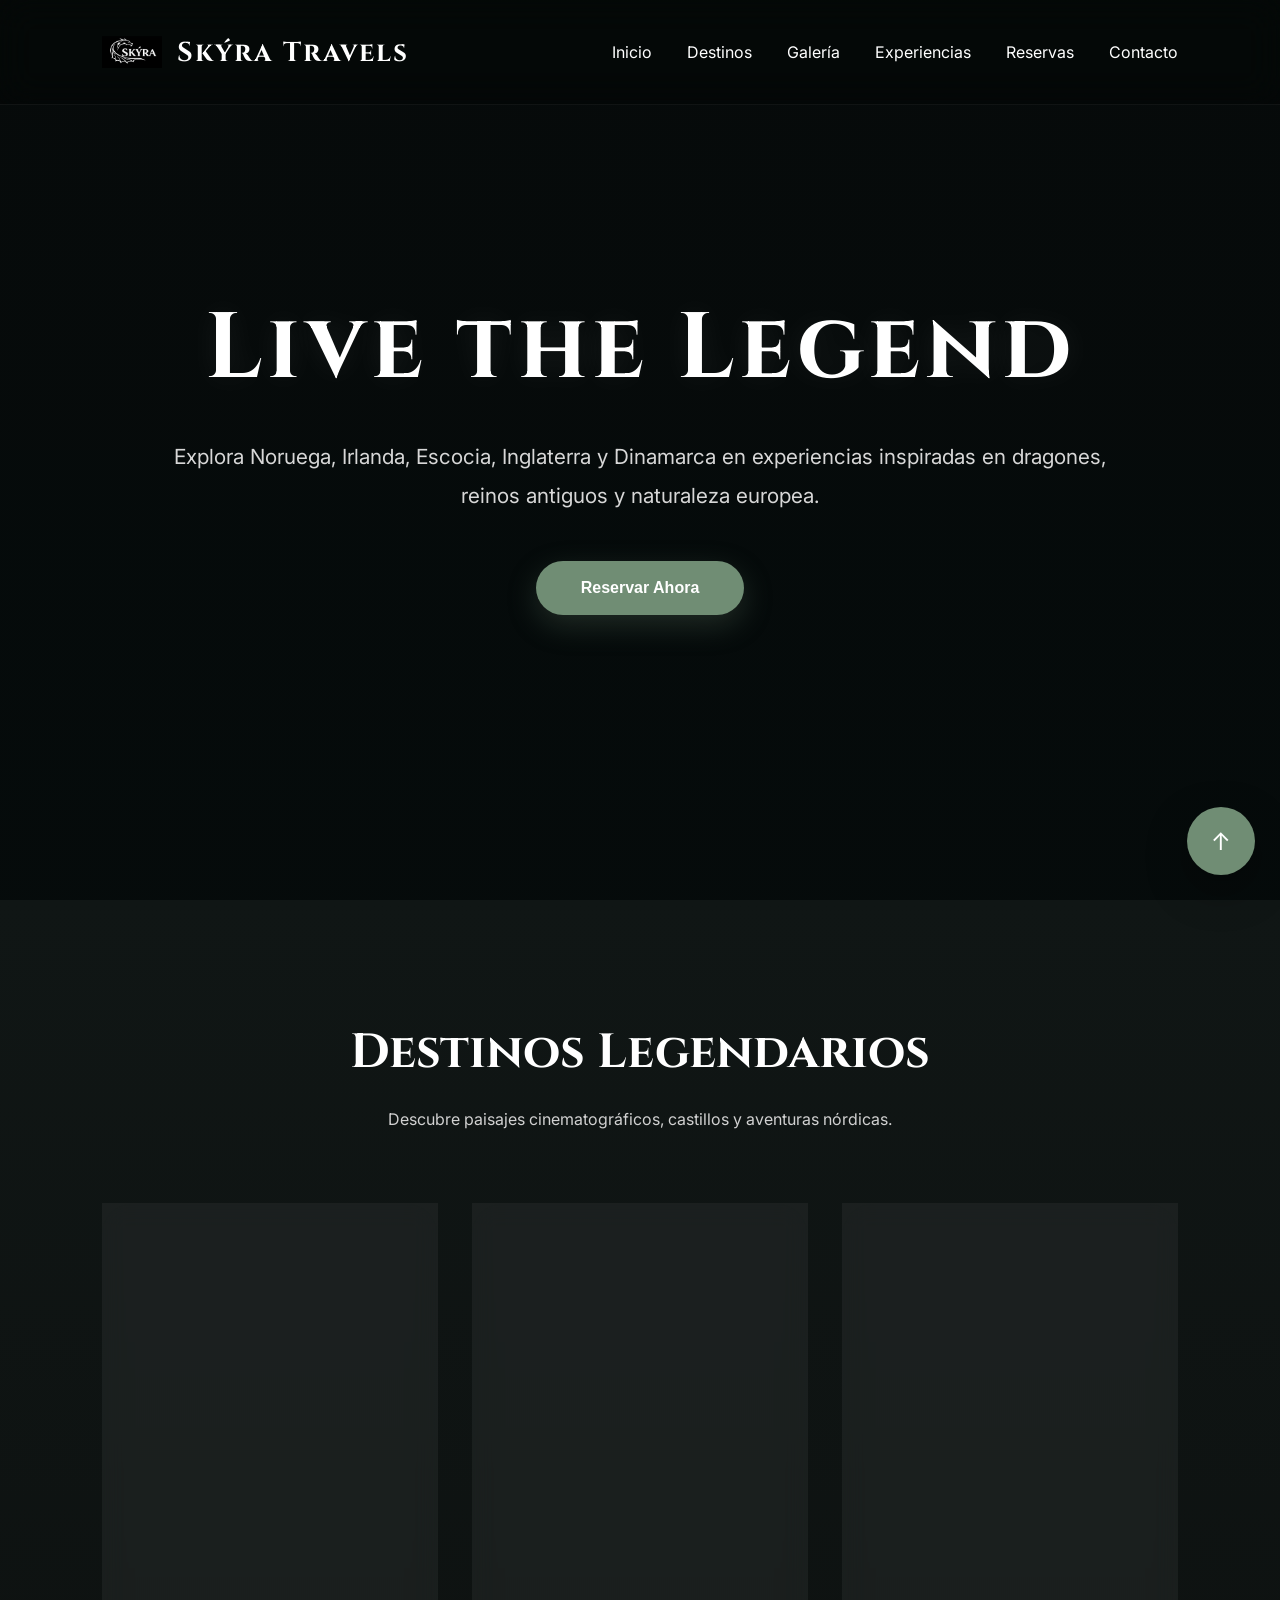
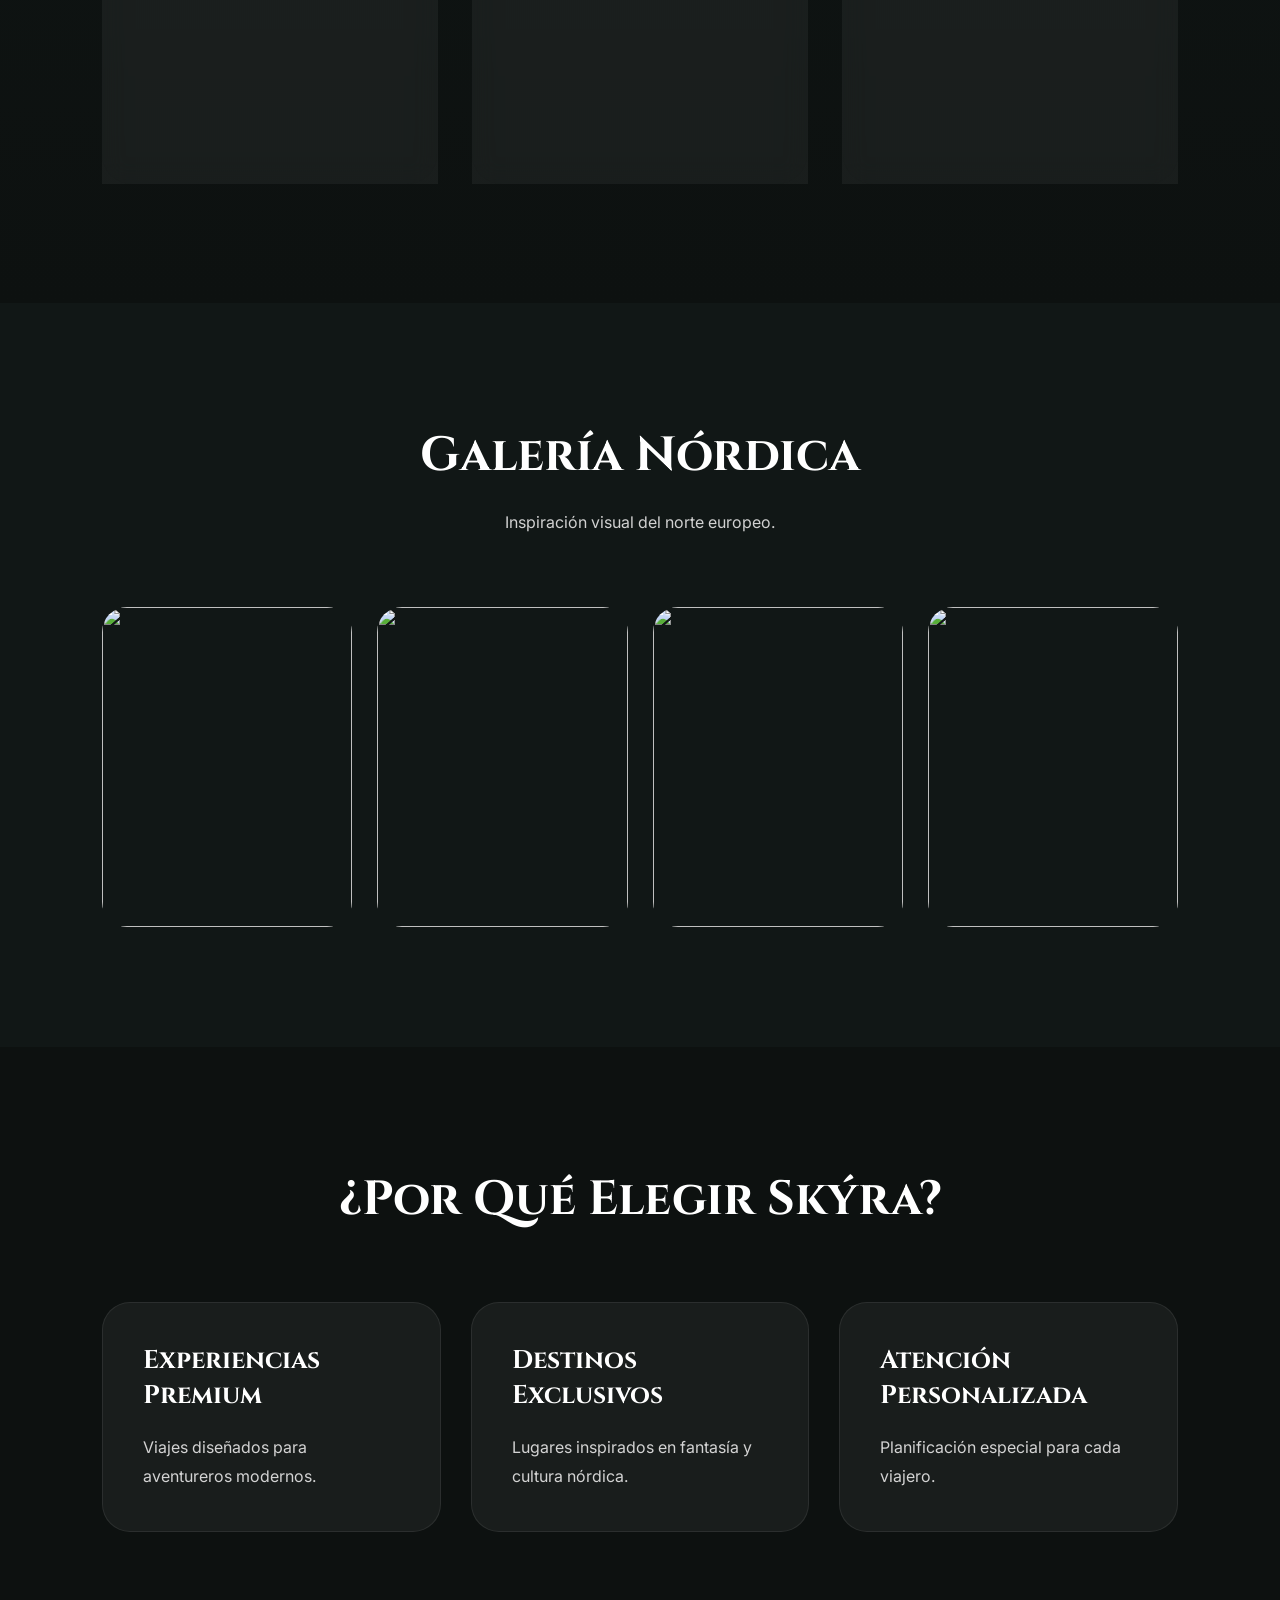
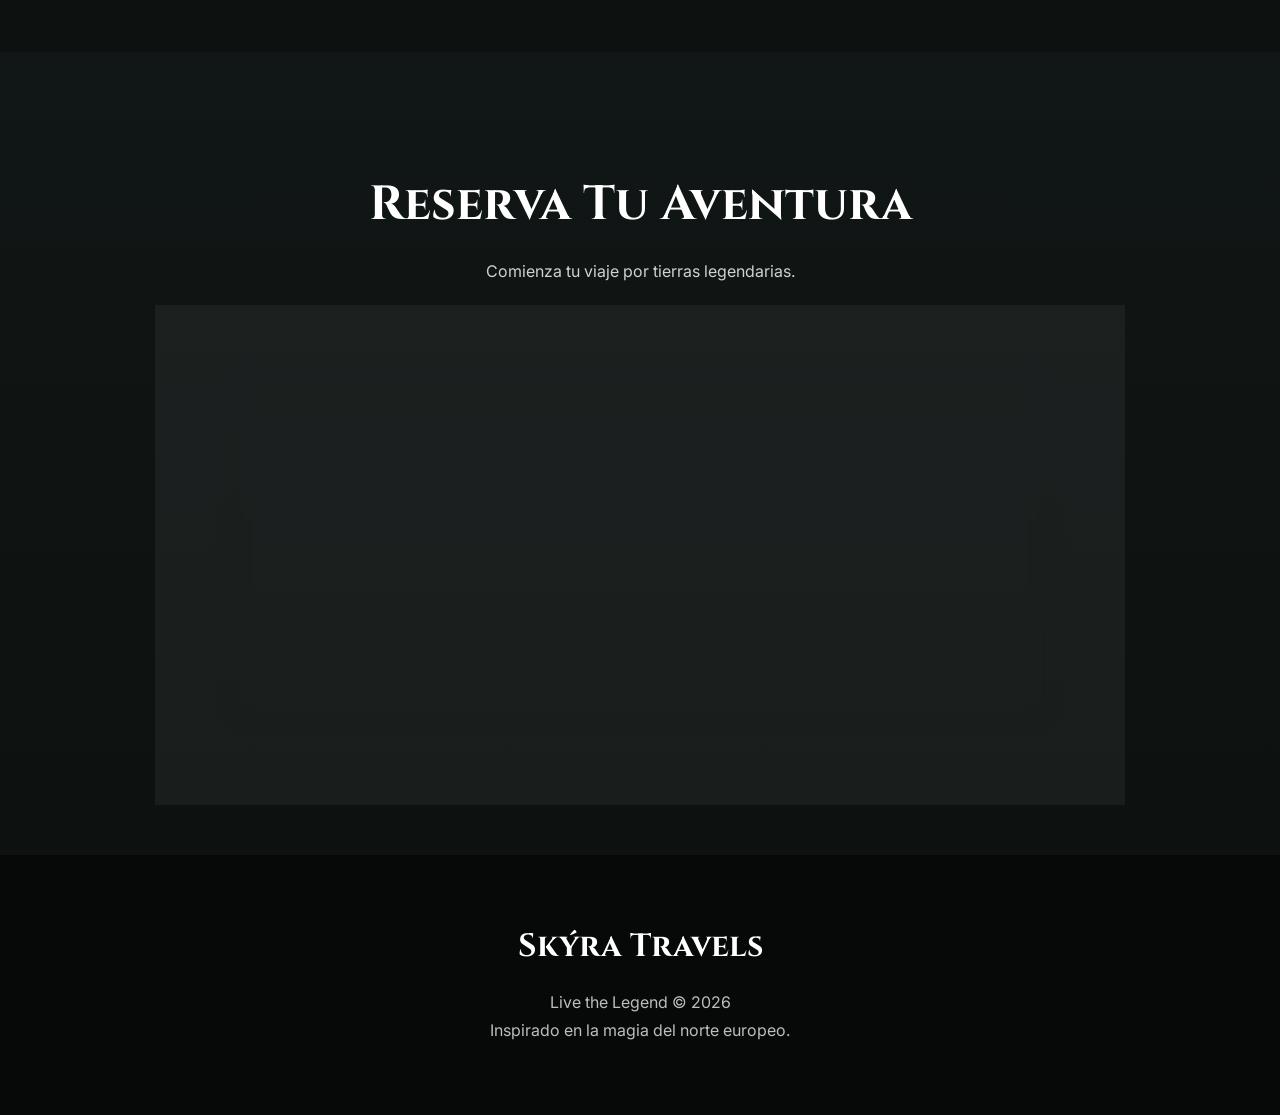
==== index.html @ a07b978c "Update index.html" ====
<!DOCTYPE html>
<html lang="es">

<head>

    <meta charset="UTF-8">
    <meta name="viewport" content="width=device-width, initial-scale=1.0">

    <title>Skýra Travels</title>

    <!-- GOOGLE FONTS -->

    <link rel="preconnect" href="https://fonts.googleapis.com">

    <link href="https://fonts.googleapis.com/css2?family=Cinzel:wght@400;600;700&family=Inter:wght@300;400;500;600;700&display=swap" rel="stylesheet">

    <style>

        *{
            margin:0;
            padding:0;
            box-sizing:border-box;
        }

        html{
            scroll-behavior:smooth;
        }

        body{
            font-family:'Inter', sans-serif;
            background:#0d1110;
            color:white;
            overflow-x:hidden;
        }

        body::before{

            content:"";

            position:fixed;
            inset:0;

            background:
            linear-gradient(rgba(5,10,10,.82), rgba(5,10,10,.88)),
            url('https://images.unsplash.com/photo-1516483638261-f4dbaf036963?q=80&w=2070&auto=format&fit=crop');

            background-size:cover;
            background-position:center;

            z-index:-2;
        }

        /* SCROLL */

        ::-webkit-scrollbar{
            width:10px;
        }

        ::-webkit-scrollbar-thumb{
            background:#5f7862;
            border-radius:20px;
        }

        /* LOADER */

        #loader{

            position:fixed;
            inset:0;

            background:#0b0f0e;

            display:flex;
            justify-content:center;
            align-items:center;

            z-index:999999;

            transition:1s;
        }

        .dragon-loader{

            width:100px;
            height:100px;

            border-radius:50%;

            border:5px solid rgba(255,255,255,.12);
            border-top:5px solid #9ab49b;

            animation:spin 1s linear infinite;
        }

        @keyframes spin{

            100%{
                transform:rotate(360deg);
            }

        }

        /* NAVBAR */

        nav{

            width:100%;

            padding:22px 8%;

            display:flex;
            justify-content:space-between;
            align-items:center;

            position:fixed;
            top:0;
            left:0;

            backdrop-filter:blur(18px);

            background:rgba(0,0,0,.25);

            border-bottom:1px solid rgba(255,255,255,.05);

            transition:.4s;

            z-index:9999;
        }

        nav.scrolled{

            padding:16px 8%;

            background:rgba(5,8,8,.88);
        }

        .logo{

            display:flex;
            align-items:center;
            gap:15px;
        }

        .logo img{

            width:60px;
            height:60px;

            object-fit:contain;
        }

        .logo h1{

            font-family:'Cinzel', serif;

            letter-spacing:2px;

            font-size:1.7rem;
        }

        .menu{

            display:flex;
            gap:35px;
        }

        .menu a{

            text-decoration:none;

            color:white;

            position:relative;

            transition:.3s;
        }

        .menu a::after{

            content:"";

            position:absolute;

            left:0;
            bottom:-6px;

            width:0%;
            height:2px;

            background:#8ca98f;

            transition:.3s;
        }

        .menu a:hover::after{

            width:100%;
        }

        .mobile-btn{

            display:none;

            font-size:2rem;

            cursor:pointer;
        }

        /* HERO */

        .hero{

            min-height:100vh;

            display:flex;
            justify-content:center;
            align-items:center;

            text-align:center;

            padding:120px 10%;

            position:relative;
        }

        .hero-content{

            max-width:950px;

            animation:fadeUp 1.5s ease;
        }

        .hero h2{

            font-family:'Cinzel', serif;

            font-size:5.8rem;

            letter-spacing:5px;

            margin-bottom:25px;

            text-shadow:0 0 30px rgba(255,255,255,.08);
        }

        .hero p{

            font-size:1.3rem;

            color:#d7d7d7;

            line-height:1.9;

            margin-bottom:45px;
        }

        .hero button{

            padding:18px 45px;

            border:none;
            border-radius:50px;

            background:#708d74;

            color:white;

            font-size:1rem;
            font-weight:600;

            cursor:pointer;

            transition:.4s;

            box-shadow:0 10px 30px rgba(112,141,116,.25);
        }

        .hero button:hover{

            transform:translateY(-5px);

            background:#8ca98f;

            box-shadow:0 15px 40px rgba(140,169,143,.35);
        }

        /* TITULOS */

        .section-title{

            text-align:center;

            margin-bottom:70px;
        }

        .section-title h3{

            font-family:'Cinzel', serif;

            font-size:3rem;

            margin-bottom:20px;
        }

        .section-title p{

            max-width:700px;

            margin:auto;

            line-height:1.8;

            color:#d1d1d1;
        }

        /* DESTINOS */

        .destinations{

            padding:120px 8%;

            background:linear-gradient(to bottom,#101615,#0d1110);
        }

        .cards{

            display:grid;

            grid-template-columns:repeat(auto-fit,minmax(300px,1fr));

            gap:35px;
        }

        .card{

            background:rgba(255,255,255,.05);

            border:1px solid rgba(255,255,255,.08);

            border-radius:30px;

            overflow:hidden;

            backdrop-filter:blur(12px);

            transition:.5s;

            opacity:0;
            transform:translateY(60px);
        }

        .card.show{

            opacity:1;
            transform:translateY(0);
        }

        .card:hover{

            transform:translateY(-15px);
        }

        .card img{

            width:100%;
            height:330px;

            object-fit:cover;
        }

        .card-content{

            padding:30px;
        }

        .card-content h4{

            font-family:'Cinzel', serif;

            font-size:2rem;

            margin-bottom:15px;
        }

        .card-content p{

            line-height:1.8;

            color:#d7d7d7;

            margin-bottom:25px;
        }

        .card-content button{

            padding:14px 28px;

            border:none;
            border-radius:40px;

            background:#708d74;

            color:white;

            cursor:pointer;

            transition:.3s;
        }

        .card-content button:hover{

            background:#8ca98f;
        }

        /* GALERIA */

        .gallery{

            padding:120px 8%;

            background:#111716;
        }

        .gallery-grid{

            display:grid;

            grid-template-columns:repeat(auto-fit,minmax(250px,1fr));

            gap:25px;
        }

        .gallery-grid img{

            width:100%;
            height:320px;

            object-fit:cover;

            border-radius:25px;

            transition:.5s;
        }

        .gallery-grid img:hover{

            transform:scale(1.04);
        }

        /* BENEFITS */

        .benefits{

            padding:120px 8%;

            background:#0d1110;
        }

        .benefit-grid{

            display:grid;

            grid-template-columns:repeat(auto-fit,minmax(250px,1fr));

            gap:30px;
        }

        .benefit{

            background:rgba(255,255,255,.05);

            border:1px solid rgba(255,255,255,.08);

            border-radius:28px;

            padding:40px;

            transition:.4s;

            opacity:0;
            transform:translateY(60px);
        }

        .benefit.show{

            opacity:1;
            transform:translateY(0);
        }

        .benefit:hover{

            transform:translateY(-10px);
        }

        .benefit h4{

            font-family:'Cinzel', serif;

            font-size:1.6rem;

            margin-bottom:20px;
        }

        .benefit p{

            line-height:1.8;

            color:#d3d3d3;
        }

        /* RESERVAS */

        .reservation{

            padding:120px 8%;

            background:linear-gradient(to bottom,#111716,#0d1110);
        }

        .reservation-box{

            max-width:850px;

            margin:auto;

            background:rgba(255,255,255,.05);

            border:1px solid rgba(255,255,255,.08);

            border-radius:35px;

            padding:50px;

            backdrop-filter:blur(14px);

            box-shadow:0 10px 40px rgba(0,0,0,.25);
        }

        .reservation-box input,
        .reservation-box select{

            width:100%;

            padding:18px;

            margin-bottom:20px;

            border:none;

            border-radius:18px;

            background:rgba(255,255,255,.08);

            color:white;

            font-size:1rem;
        }

        .reservation-box button{

            width:100%;

            padding:18px;

            border:none;
            border-radius:50px;

            background:#708d74;

            color:white;

            font-size:1rem;
            font-weight:600;

            cursor:pointer;

            transition:.3s;
        }

        .reservation-box button:hover{

            background:#8ca98f;
        }

        /* FOOTER */

        footer{

            padding:70px 8%;

            text-align:center;

            background:#070909;
        }

        footer h3{

            font-family:'Cinzel', serif;

            font-size:2rem;

            margin-bottom:20px;
        }

        footer p{

            color:#bdbdbd;

            line-height:1.8;
        }

        /* BOTON */

        .floating-button{

            position:fixed;

            right:25px;
            bottom:25px;

            width:68px;
            height:68px;

            border-radius:50%;

            background:#708d74;

            display:flex;
            justify-content:center;
            align-items:center;

            color:white;

            text-decoration:none;

            font-size:1.5rem;

            z-index:9999;

            box-shadow:0 15px 40px rgba(0,0,0,.35);

            transition:.4s;
        }

        .floating-button:hover{

            transform:scale(1.1);
        }

        /* ANIMACION */

        @keyframes fadeUp{

            from{

                opacity:0;
                transform:translateY(40px);

            }

            to{

                opacity:1;
                transform:translateY(0);

            }

        }

        /* RESPONSIVE */

        @media(max-width:900px){

            .mobile-btn{

                display:block;
            }

            .menu{

                position:absolute;

                top:100%;
                left:0;

                width:100%;

                background:#101615;

                flex-direction:column;

                padding:25px;

                display:none;
            }

            .menu.active{

                display:flex;
            }

            .hero h2{

                font-size:3.4rem;
            }

            .section-title h3{

                font-size:2.3rem;
            }

            .reservation-box{

                padding:30px;
            }

        }

    </style>

</head>

<body>

    <!-- LOADER -->

    <div id="loader">

        <div class="dragon-loader"></div>

    </div>

    <!-- NAVBAR -->

    <nav id="navbar">

        <div class="logo">

            <img src="skyra-logo.png" alt="Skýra Logo">

            <h1>Skýra Travels</h1>

        </div>

        <div class="mobile-btn" id="mobileBtn">

            ☰

        </div>

        <div class="menu" id="menu">

            <a href="#inicio">Inicio</a>
            <a href="#destinos">Destinos</a>
            <a href="#galeria">Galería</a>
            <a href="#beneficios">Experiencias</a>
            <a href="#reserva">Reservas</a>
            <a href="#footer">Contacto</a>

        </div>

    </nav>

    <!-- HERO -->

    <section class="hero" id="inicio">

        <div class="hero-content">

            <h2>Live the Legend</h2>

            <p>

                Explora Noruega, Irlanda, Escocia,
                Inglaterra y Dinamarca en experiencias
                inspiradas en dragones, reinos antiguos
                y naturaleza europea.

            </p>

            <button onclick="scrollToSection()">

                Reservar Ahora

            </button>

        </div>

    </section>

    <!-- DESTINOS -->

    <section class="destinations" id="destinos">

        <div class="section-title">

            <h3>Destinos Legendarios</h3>

            <p>

                Descubre paisajes cinematográficos,
                castillos y aventuras nórdicas.

            </p>

        </div>

        <div class="cards">

            <div class="card reveal">

                <img src="https://images.unsplash.com/photo-1513519245088-0e12902e5a38?q=80&w=1974&auto=format&fit=crop">

                <div class="card-content">

                    <h4>Noruega</h4>

                    <p>

                        Fiordos gigantes y auroras boreales.

                    </p>

                    <button>Explorar</button>

                </div>

            </div>

            <div class="card reveal">

                <img src="https://images.unsplash.com/photo-1590080875515-8a3a8dc5735e?q=80&w=1974&auto=format&fit=crop">

                <div class="card-content">

                    <h4>Irlanda</h4>

                    <p>

                        Castillos medievales y paisajes verdes.

                    </p>

                    <button>Explorar</button>

                </div>

            </div>

            <div class="card reveal">

                <img src="https://images.unsplash.com/photo-1521295121783-8a321d551ad2?q=80&w=2070&auto=format&fit=crop">

                <div class="card-content">

                    <h4>Escocia</h4>

                    <p>

                        Highlands cubiertas de niebla y leyendas.

                    </p>

                    <button>Explorar</button>

                </div>

            </div>

        </div>

    </section>

    <!-- GALERIA -->

    <section class="gallery" id="galeria">

        <div class="section-title">

            <h3>Galería Nórdica</h3>

            <p>

                Inspiración visual del norte europeo.

            </p>

        </div>

        <div class="gallery-grid">

            <img src="https://images.unsplash.com/photo-1506744038136-46273834b3fb?q=80&w=1974&auto=format&fit=crop">

            <img src="https://images.unsplash.com/photo-1511497584788-876760111969?q=80&w=1974&auto=format&fit=crop">

            <img src="https://images.unsplash.com/photo-1470770841072-f978cf4d019e?q=80&w=1974&auto=format&fit=crop">

            <img src="https://images.unsplash.com/photo-1500530855697-b586d89ba3ee?q=80&w=1974&auto=format&fit=crop">

        </div>

    </section>

    <!-- BENEFITS -->

    <section class="benefits" id="beneficios">

        <div class="section-title">

            <h3>¿Por Qué Elegir Skýra?</h3>

        </div>

        <div class="benefit-grid">

            <div class="benefit reveal">

                <h4>Experiencias Premium</h4>

                <p>

                    Viajes diseñados para aventureros modernos.

                </p>

            </div>

            <div class="benefit reveal">

                <h4>Destinos Exclusivos</h4>

                <p>

                    Lugares inspirados en fantasía y cultura nórdica.

                </p>

            </div>

            <div class="benefit reveal">

                <h4>Atención Personalizada</h4>

                <p>

                    Planificación especial para cada viajero.

                </p>

            </div>

        </div>

    </section>

    <!-- RESERVAS -->

    <section class="reservation" id="reserva">

        <div class="section-title">

            <h3>Reserva Tu Aventura</h3>

            <p>

                Comienza tu viaje por tierras legendarias.

            </p>

        </div>

        <div class="reservation-box">

            <input type="text" placeholder="Nombre Completo">

            <input type="email" placeholder="Correo Electrónico">

            <select>

                <option>Selecciona un destino</option>
                <option>Noruega</option>
                <option>Irlanda</option>
                <option>Escocia</option>
                <option>Inglaterra</option>
                <option>Dinamarca</option>

            </select>

            <button>

                Enviar Reserva

            </button>

        </div>

    </section>

    <!-- FOOTER -->

    <footer id="footer">

        <h3>Skýra Travels</h3>

        <p>

            Live the Legend © 2026 <br>
            Inspirado en la magia del norte europeo.

        </p>

    </footer>

    <!-- BOTON -->

    <a href="#inicio" class="floating-button">

        ↑

    </a>

    <script>

        // LOADER

        window.addEventListener("load", () => {

            const loader = document.getElementById("loader");

            loader.style.opacity = "0";

            setTimeout(() => {

                loader.style.display = "none";

            },1000);

        });

        // MENU MOBILE

        const mobileBtn = document.getElementById("mobileBtn");

        const menu = document.getElementById("menu");

        mobileBtn.addEventListener("click", () => {

            menu.classList.toggle("active");

        });

        // NAVBAR EFECTO

        const navbar = document.getElementById("navbar");

        window.addEventListener("scroll", () => {

            if(window.scrollY > 50){

                navbar.classList.add("scrolled");

            }else{

                navbar.classList.remove("scrolled");

            }

        });

        // BOTON HERO

        function scrollToSection(){

            document.getElementById("reserva").scrollIntoView({

                behavior:"smooth"

            });

        }

        // REVEAL

        const reveals = document.querySelectorAll(".reveal");

        window.addEventListener("scroll", () => {

            reveals.forEach(reveal => {

                const windowHeight = window.innerHeight;

                const revealTop = reveal.getBoundingClientRect().top;

                const revealPoint = 100;

                if(revealTop < windowHeight - revealPoint){

                    reveal.classList.add("show");

                }

            });

        });

    </script>

</body>

</html>
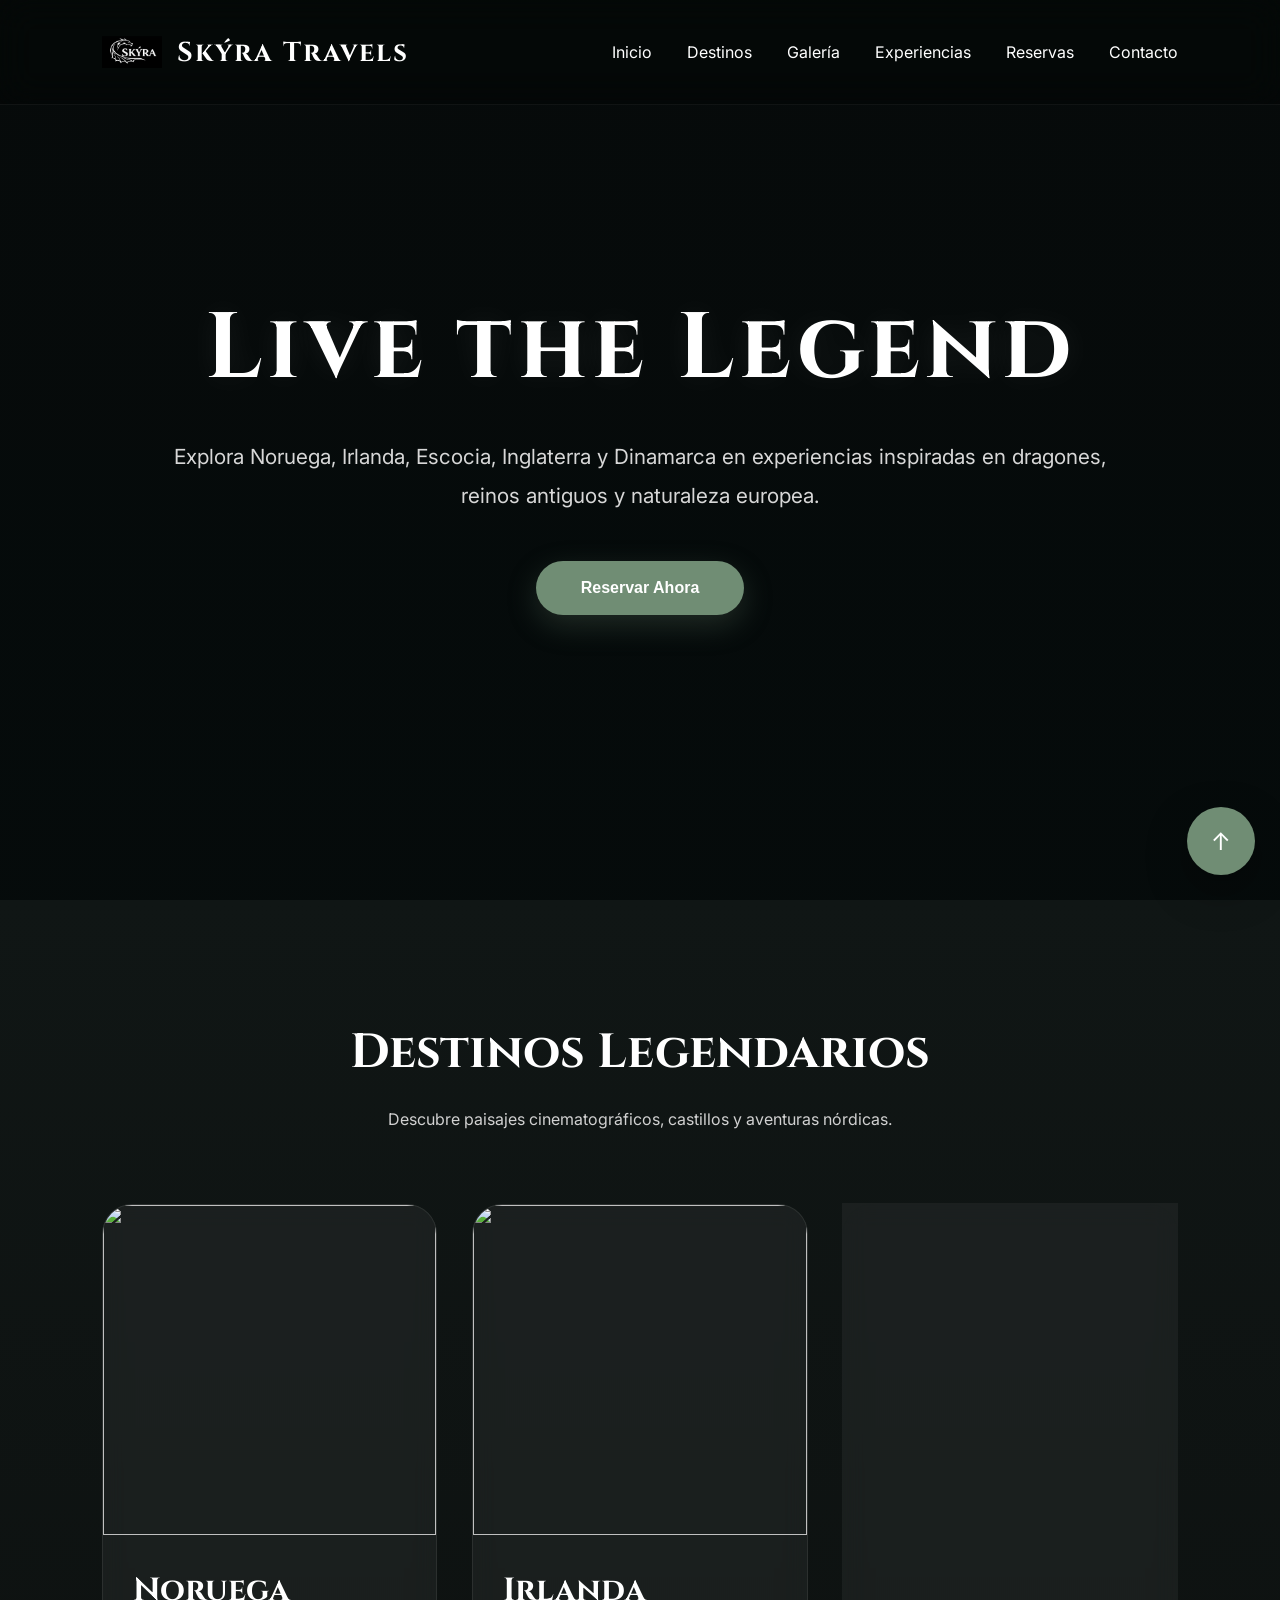
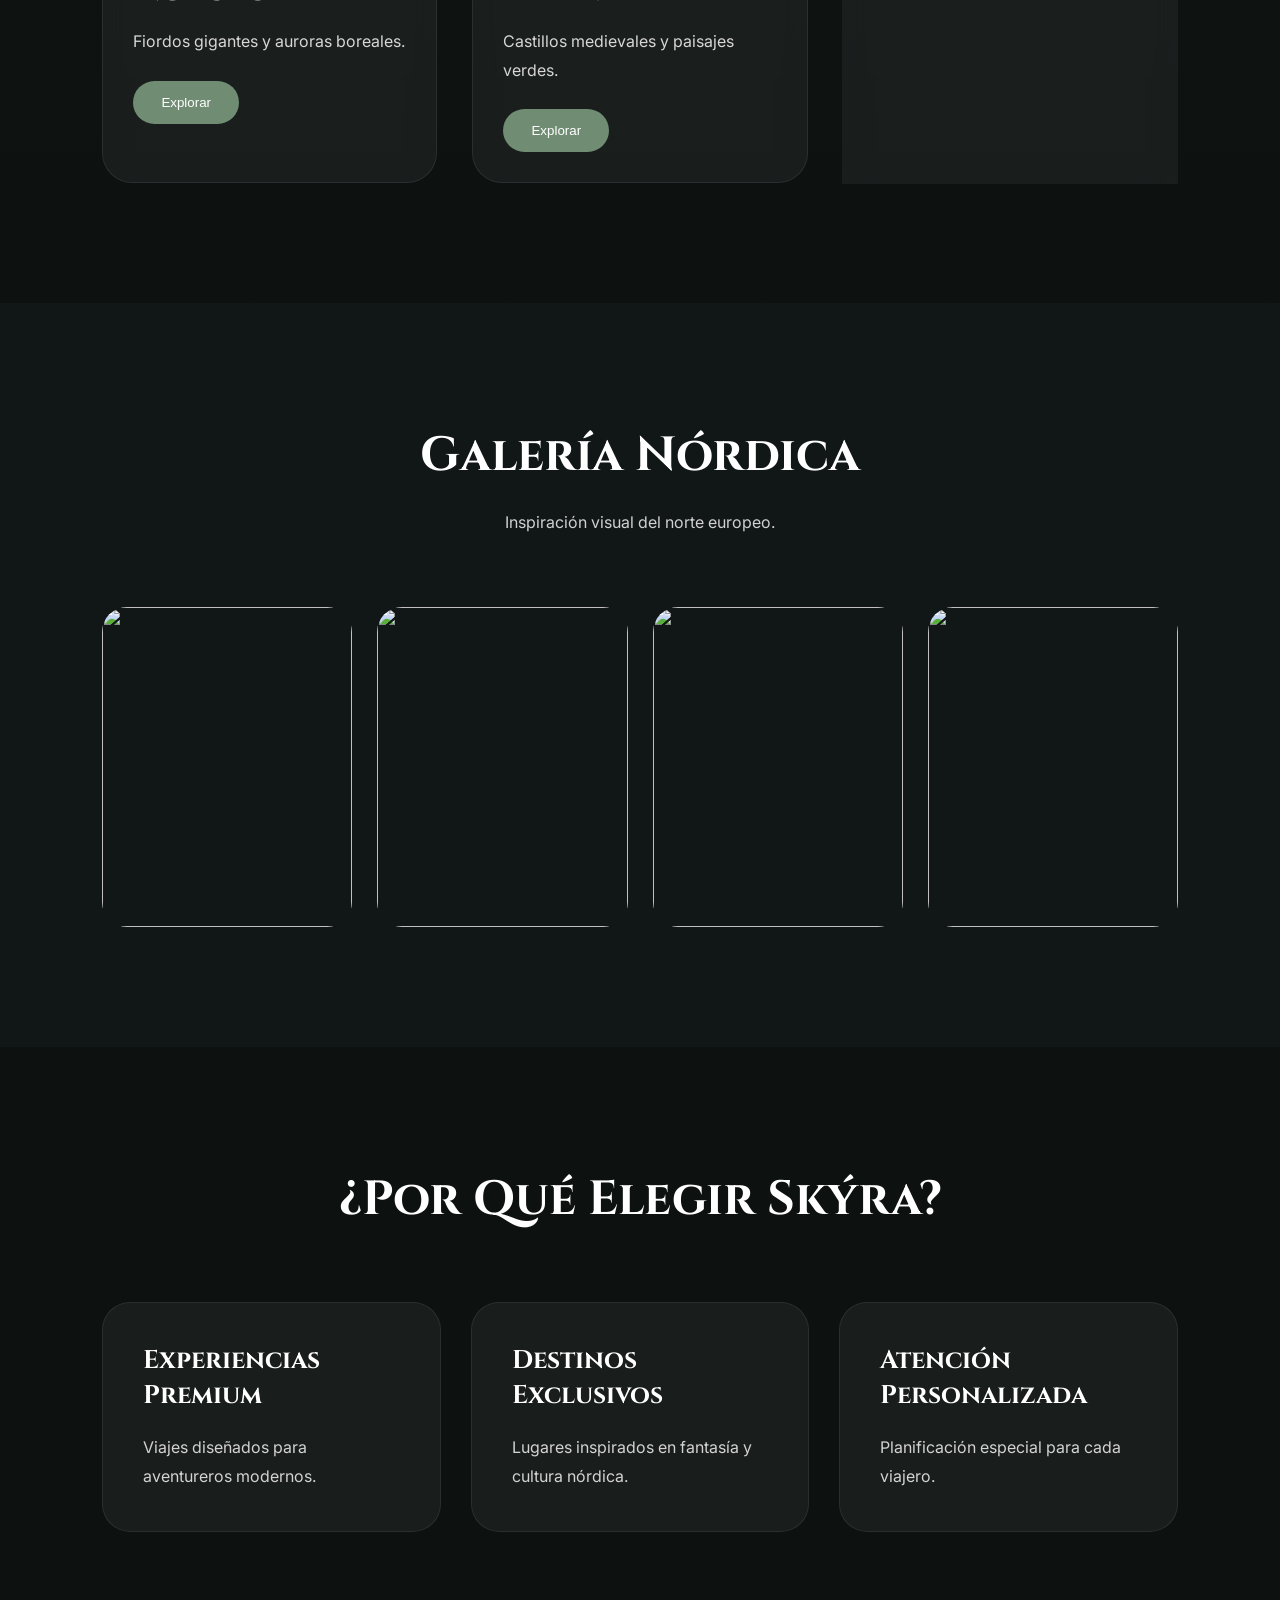
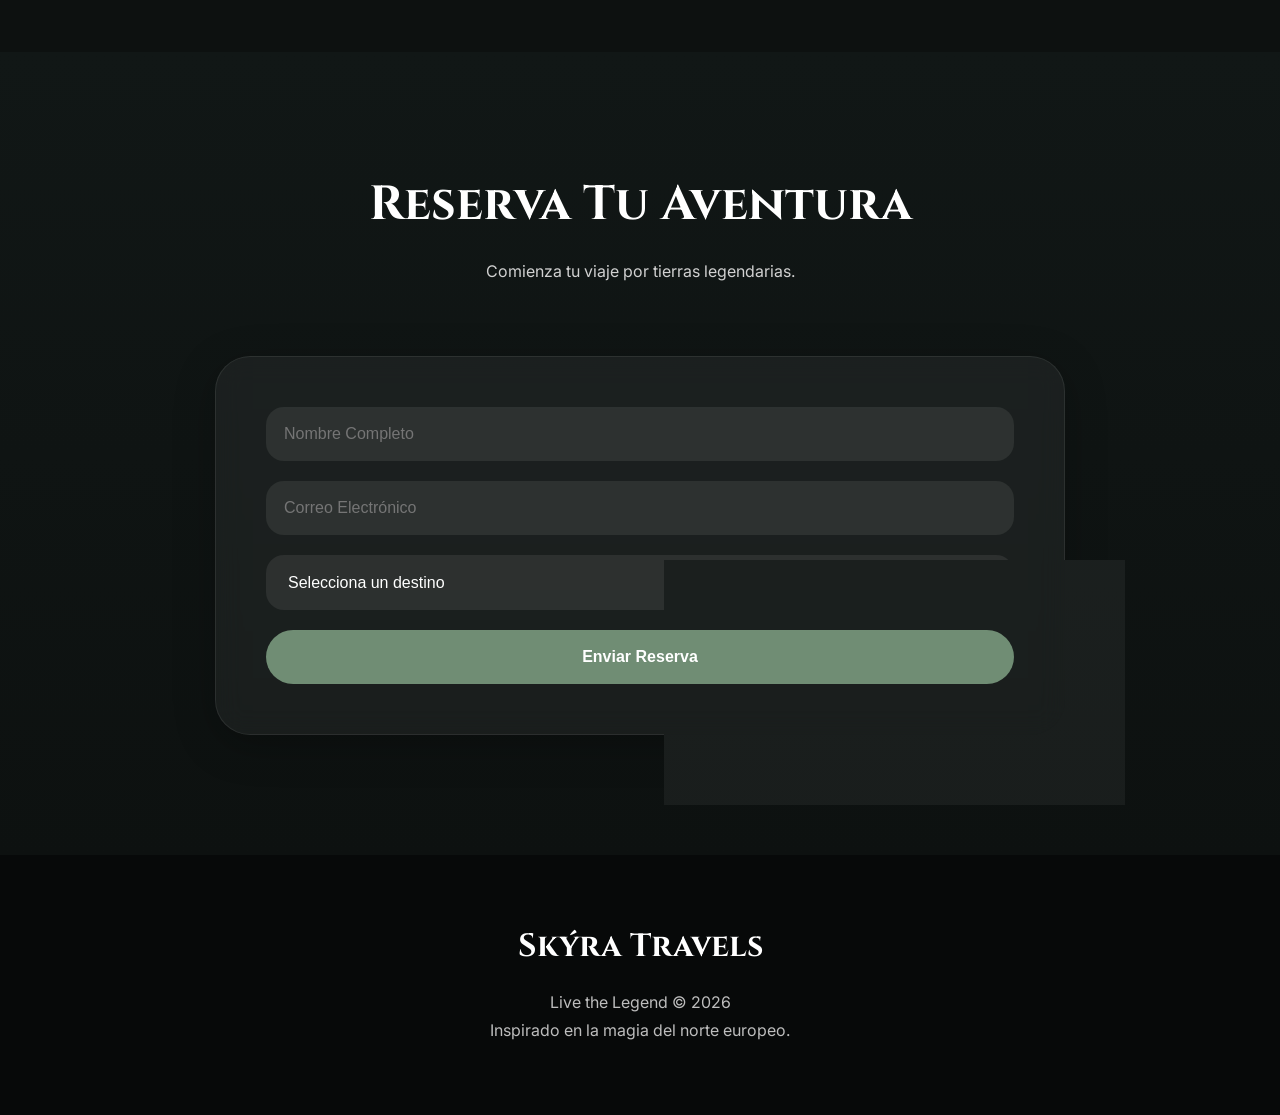
==== commit ad1958d3: "Update index.html" ====
--- a/index.html
+++ b/index.html
@@ -809,7 +809,7 @@
 
             <div class="card reveal">
 
-                <img src="https://images.unsplash.com/photo-1513519245088-0e12902e5a38?q=80&w=1974&auto=format&fit=crop">
+                <img src="https://unsplash.com/es/fotos/castillo-marron-en-la-cima-de-una-colina-cerca-de-la-costa-FWjzz-Yx08o">
 
                 <div class="card-content">
 
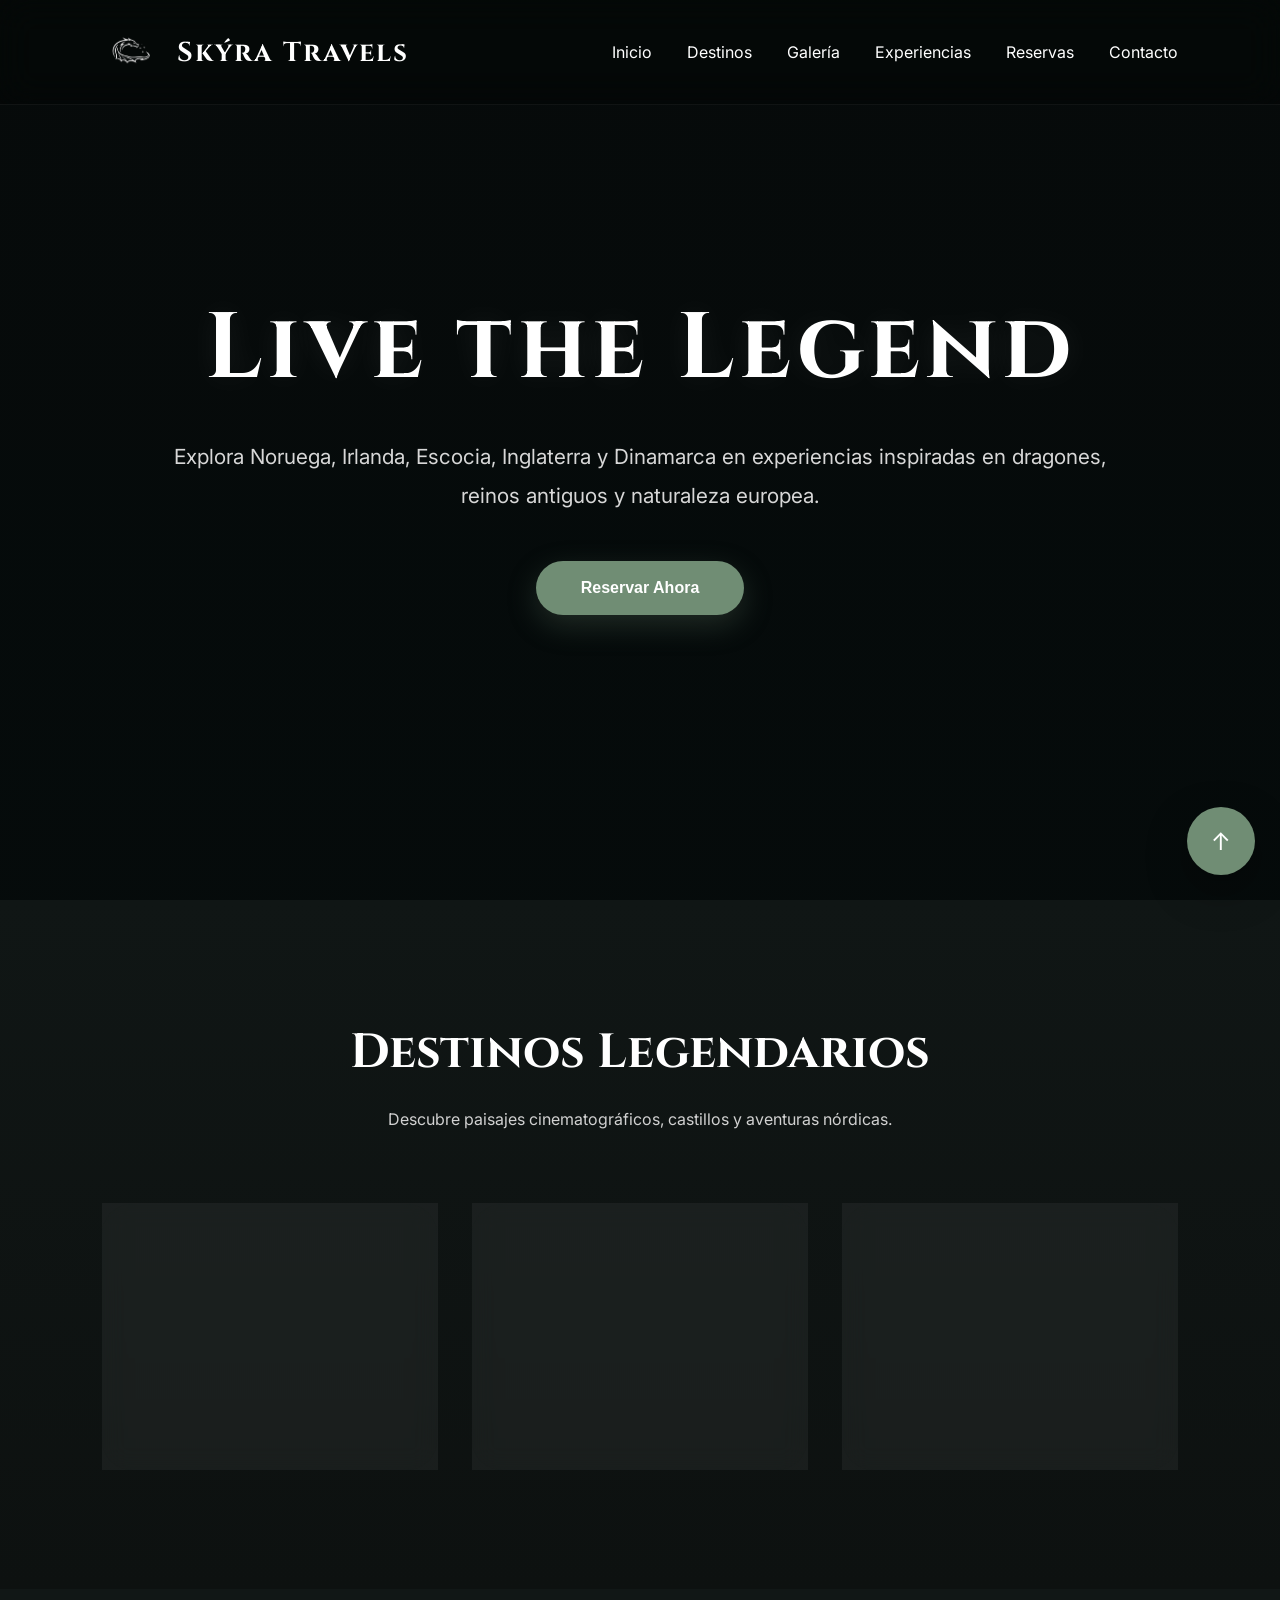
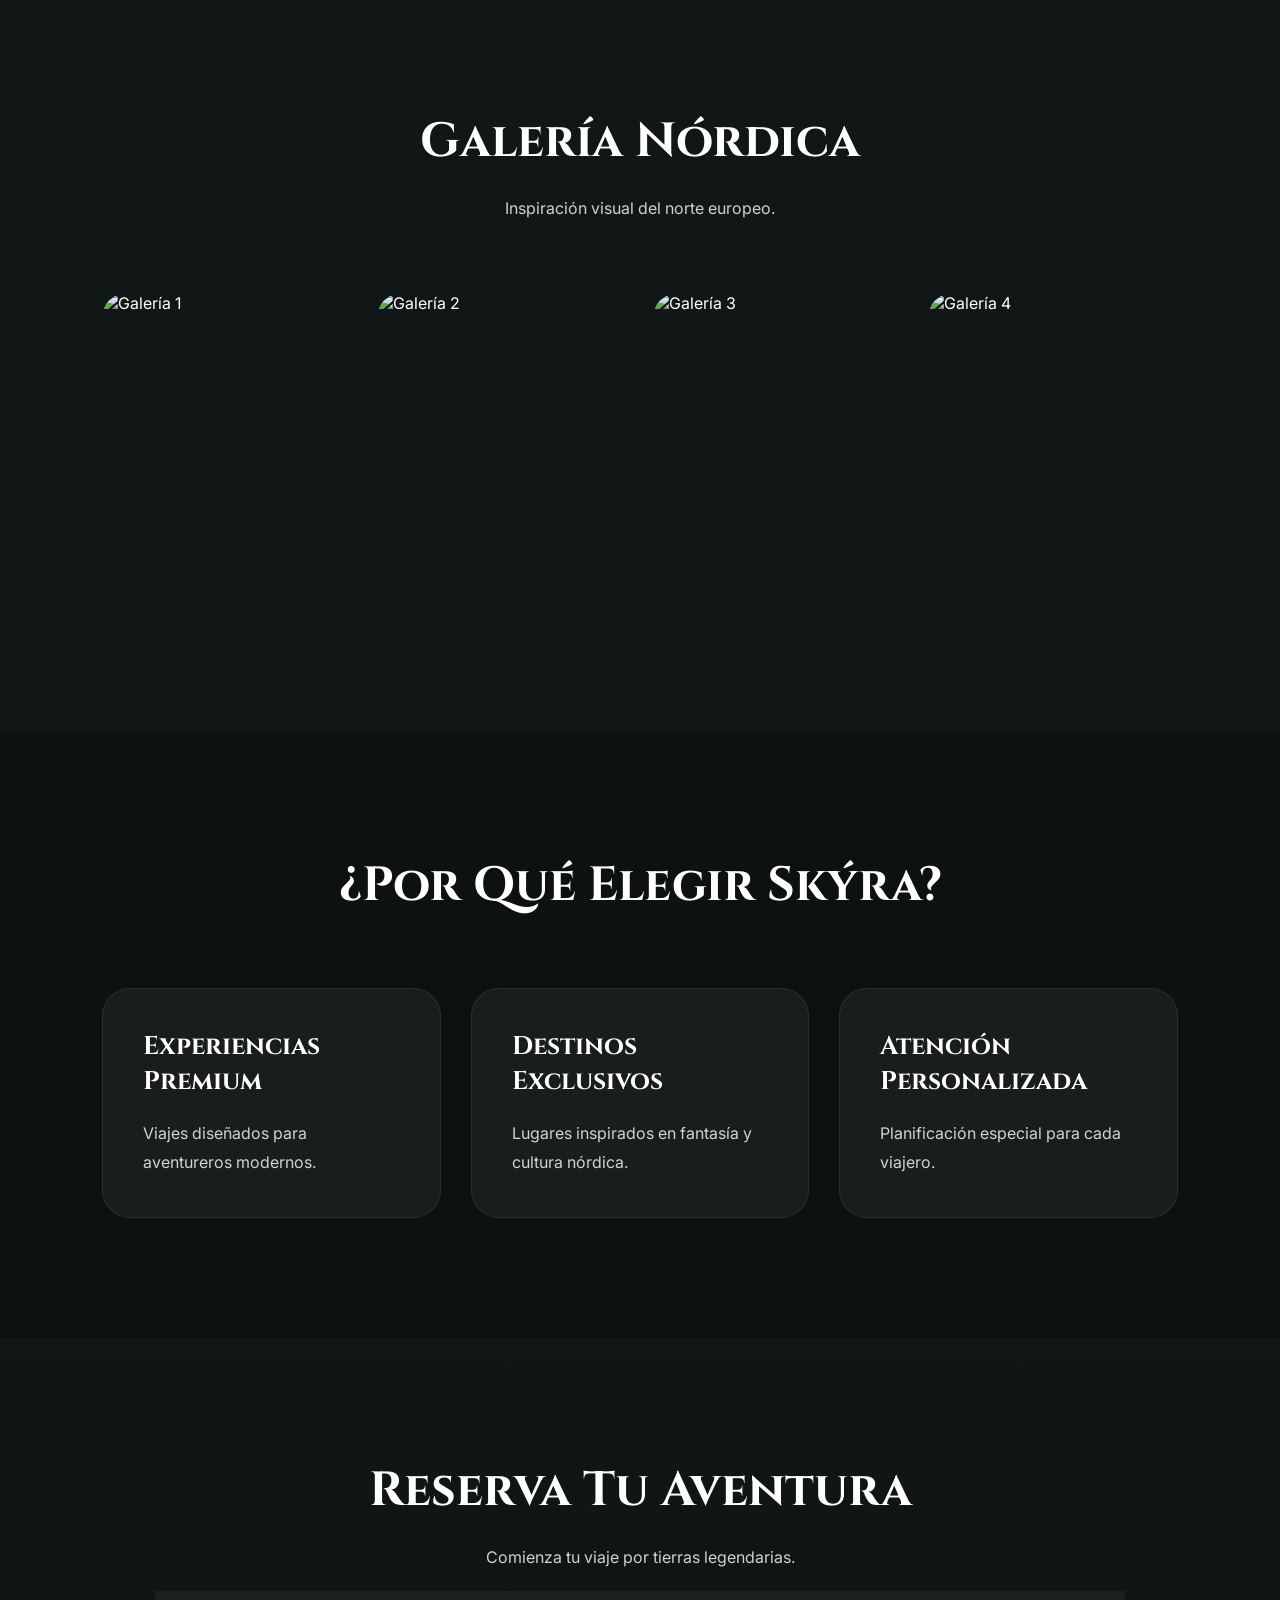
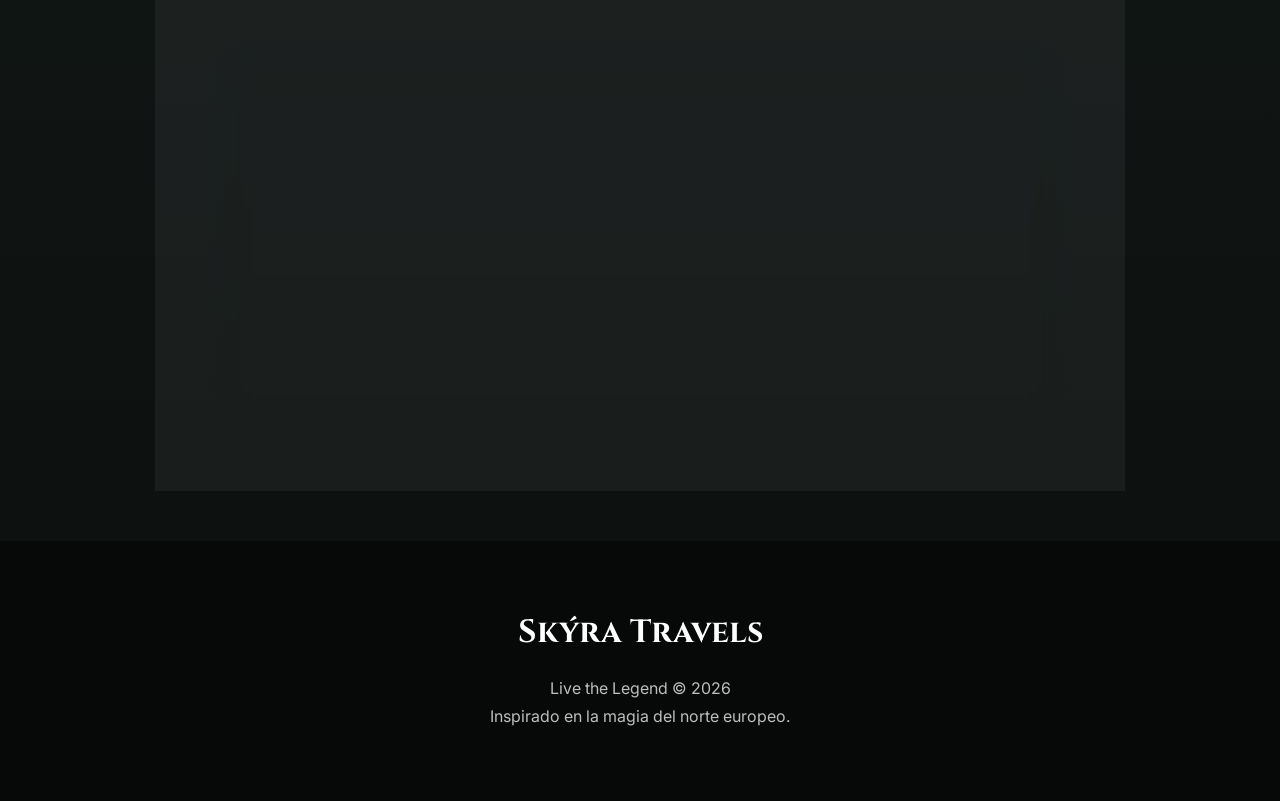
==== commit e3aa8a66: "Update index.html" ====
--- a/index.html
+++ b/index.html
@@ -4,6 +4,7 @@
 <head>
 
     <meta charset="UTF-8">
+
     <meta name="viewport" content="width=device-width, initial-scale=1.0">
 
     <title>Skýra Travels</title>
@@ -14,709 +15,9 @@
 
     <link href="https://fonts.googleapis.com/css2?family=Cinzel:wght@400;600;700&family=Inter:wght@300;400;500;600;700&display=swap" rel="stylesheet">
 
-    <style>
-
-        *{
-            margin:0;
-            padding:0;
-            box-sizing:border-box;
-        }
-
-        html{
-            scroll-behavior:smooth;
-        }
-
-        body{
-            font-family:'Inter', sans-serif;
-            background:#0d1110;
-            color:white;
-            overflow-x:hidden;
-        }
-
-        body::before{
-
-            content:"";
-
-            position:fixed;
-            inset:0;
-
-            background:
-            linear-gradient(rgba(5,10,10,.82), rgba(5,10,10,.88)),
-            url('https://images.unsplash.com/photo-1516483638261-f4dbaf036963?q=80&w=2070&auto=format&fit=crop');
-
-            background-size:cover;
-            background-position:center;
-
-            z-index:-2;
-        }
-
-        /* SCROLL */
-
-        ::-webkit-scrollbar{
-            width:10px;
-        }
-
-        ::-webkit-scrollbar-thumb{
-            background:#5f7862;
-            border-radius:20px;
-        }
-
-        /* LOADER */
-
-        #loader{
-
-            position:fixed;
-            inset:0;
-
-            background:#0b0f0e;
-
-            display:flex;
-            justify-content:center;
-            align-items:center;
-
-            z-index:999999;
-
-            transition:1s;
-        }
-
-        .dragon-loader{
-
-            width:100px;
-            height:100px;
-
-            border-radius:50%;
-
-            border:5px solid rgba(255,255,255,.12);
-            border-top:5px solid #9ab49b;
-
-            animation:spin 1s linear infinite;
-        }
-
-        @keyframes spin{
-
-            100%{
-                transform:rotate(360deg);
-            }
-
-        }
-
-        /* NAVBAR */
-
-        nav{
-
-            width:100%;
-
-            padding:22px 8%;
-
-            display:flex;
-            justify-content:space-between;
-            align-items:center;
-
-            position:fixed;
-            top:0;
-            left:0;
-
-            backdrop-filter:blur(18px);
-
-            background:rgba(0,0,0,.25);
-
-            border-bottom:1px solid rgba(255,255,255,.05);
-
-            transition:.4s;
-
-            z-index:9999;
-        }
-
-        nav.scrolled{
-
-            padding:16px 8%;
-
-            background:rgba(5,8,8,.88);
-        }
-
-        .logo{
-
-            display:flex;
-            align-items:center;
-            gap:15px;
-        }
-
-        .logo img{
-
-            width:60px;
-            height:60px;
-
-            object-fit:contain;
-        }
-
-        .logo h1{
-
-            font-family:'Cinzel', serif;
-
-            letter-spacing:2px;
-
-            font-size:1.7rem;
-        }
-
-        .menu{
-
-            display:flex;
-            gap:35px;
-        }
-
-        .menu a{
-
-            text-decoration:none;
-
-            color:white;
-
-            position:relative;
-
-            transition:.3s;
-        }
-
-        .menu a::after{
-
-            content:"";
-
-            position:absolute;
-
-            left:0;
-            bottom:-6px;
-
-            width:0%;
-            height:2px;
-
-            background:#8ca98f;
-
-            transition:.3s;
-        }
-
-        .menu a:hover::after{
-
-            width:100%;
-        }
-
-        .mobile-btn{
-
-            display:none;
-
-            font-size:2rem;
-
-            cursor:pointer;
-        }
-
-        /* HERO */
-
-        .hero{
-
-            min-height:100vh;
-
-            display:flex;
-            justify-content:center;
-            align-items:center;
-
-            text-align:center;
-
-            padding:120px 10%;
-
-            position:relative;
-        }
-
-        .hero-content{
-
-            max-width:950px;
-
-            animation:fadeUp 1.5s ease;
-        }
-
-        .hero h2{
-
-            font-family:'Cinzel', serif;
-
-            font-size:5.8rem;
-
-            letter-spacing:5px;
-
-            margin-bottom:25px;
-
-            text-shadow:0 0 30px rgba(255,255,255,.08);
-        }
-
-        .hero p{
-
-            font-size:1.3rem;
-
-            color:#d7d7d7;
-
-            line-height:1.9;
-
-            margin-bottom:45px;
-        }
-
-        .hero button{
-
-            padding:18px 45px;
-
-            border:none;
-            border-radius:50px;
-
-            background:#708d74;
-
-            color:white;
-
-            font-size:1rem;
-            font-weight:600;
-
-            cursor:pointer;
-
-            transition:.4s;
-
-            box-shadow:0 10px 30px rgba(112,141,116,.25);
-        }
-
-        .hero button:hover{
-
-            transform:translateY(-5px);
-
-            background:#8ca98f;
-
-            box-shadow:0 15px 40px rgba(140,169,143,.35);
-        }
-
-        /* TITULOS */
-
-        .section-title{
-
-            text-align:center;
-
-            margin-bottom:70px;
-        }
-
-        .section-title h3{
-
-            font-family:'Cinzel', serif;
-
-            font-size:3rem;
-
-            margin-bottom:20px;
-        }
-
-        .section-title p{
-
-            max-width:700px;
-
-            margin:auto;
-
-            line-height:1.8;
-
-            color:#d1d1d1;
-        }
-
-        /* DESTINOS */
-
-        .destinations{
-
-            padding:120px 8%;
-
-            background:linear-gradient(to bottom,#101615,#0d1110);
-        }
-
-        .cards{
-
-            display:grid;
-
-            grid-template-columns:repeat(auto-fit,minmax(300px,1fr));
-
-            gap:35px;
-        }
-
-        .card{
-
-            background:rgba(255,255,255,.05);
-
-            border:1px solid rgba(255,255,255,.08);
-
-            border-radius:30px;
-
-            overflow:hidden;
-
-            backdrop-filter:blur(12px);
-
-            transition:.5s;
-
-            opacity:0;
-            transform:translateY(60px);
-        }
-
-        .card.show{
-
-            opacity:1;
-            transform:translateY(0);
-        }
-
-        .card:hover{
-
-            transform:translateY(-15px);
-        }
-
-        .card img{
-
-            width:100%;
-            height:330px;
-
-            object-fit:cover;
-        }
-
-        .card-content{
-
-            padding:30px;
-        }
-
-        .card-content h4{
-
-            font-family:'Cinzel', serif;
-
-            font-size:2rem;
-
-            margin-bottom:15px;
-        }
-
-        .card-content p{
-
-            line-height:1.8;
-
-            color:#d7d7d7;
-
-            margin-bottom:25px;
-        }
-
-        .card-content button{
-
-            padding:14px 28px;
-
-            border:none;
-            border-radius:40px;
-
-            background:#708d74;
-
-            color:white;
-
-            cursor:pointer;
-
-            transition:.3s;
-        }
-
-        .card-content button:hover{
-
-            background:#8ca98f;
-        }
-
-        /* GALERIA */
-
-        .gallery{
-
-            padding:120px 8%;
-
-            background:#111716;
-        }
-
-        .gallery-grid{
-
-            display:grid;
-
-            grid-template-columns:repeat(auto-fit,minmax(250px,1fr));
-
-            gap:25px;
-        }
-
-        .gallery-grid img{
-
-            width:100%;
-            height:320px;
-
-            object-fit:cover;
-
-            border-radius:25px;
-
-            transition:.5s;
-        }
-
-        .gallery-grid img:hover{
-
-            transform:scale(1.04);
-        }
-
-        /* BENEFITS */
-
-        .benefits{
-
-            padding:120px 8%;
-
-            background:#0d1110;
-        }
-
-        .benefit-grid{
-
-            display:grid;
-
-            grid-template-columns:repeat(auto-fit,minmax(250px,1fr));
-
-            gap:30px;
-        }
-
-        .benefit{
-
-            background:rgba(255,255,255,.05);
-
-            border:1px solid rgba(255,255,255,.08);
-
-            border-radius:28px;
-
-            padding:40px;
-
-            transition:.4s;
-
-            opacity:0;
-            transform:translateY(60px);
-        }
-
-        .benefit.show{
-
-            opacity:1;
-            transform:translateY(0);
-        }
-
-        .benefit:hover{
-
-            transform:translateY(-10px);
-        }
-
-        .benefit h4{
-
-            font-family:'Cinzel', serif;
-
-            font-size:1.6rem;
-
-            margin-bottom:20px;
-        }
-
-        .benefit p{
-
-            line-height:1.8;
-
-            color:#d3d3d3;
-        }
-
-        /* RESERVAS */
-
-        .reservation{
-
-            padding:120px 8%;
-
-            background:linear-gradient(to bottom,#111716,#0d1110);
-        }
-
-        .reservation-box{
-
-            max-width:850px;
-
-            margin:auto;
-
-            background:rgba(255,255,255,.05);
-
-            border:1px solid rgba(255,255,255,.08);
-
-            border-radius:35px;
-
-            padding:50px;
-
-            backdrop-filter:blur(14px);
-
-            box-shadow:0 10px 40px rgba(0,0,0,.25);
-        }
-
-        .reservation-box input,
-        .reservation-box select{
-
-            width:100%;
-
-            padding:18px;
-
-            margin-bottom:20px;
-
-            border:none;
-
-            border-radius:18px;
-
-            background:rgba(255,255,255,.08);
-
-            color:white;
-
-            font-size:1rem;
-        }
-
-        .reservation-box button{
-
-            width:100%;
-
-            padding:18px;
-
-            border:none;
-            border-radius:50px;
-
-            background:#708d74;
-
-            color:white;
-
-            font-size:1rem;
-            font-weight:600;
-
-            cursor:pointer;
-
-            transition:.3s;
-        }
-
-        .reservation-box button:hover{
-
-            background:#8ca98f;
-        }
-
-        /* FOOTER */
-
-        footer{
-
-            padding:70px 8%;
-
-            text-align:center;
-
-            background:#070909;
-        }
-
-        footer h3{
-
-            font-family:'Cinzel', serif;
-
-            font-size:2rem;
-
-            margin-bottom:20px;
-        }
-
-        footer p{
-
-            color:#bdbdbd;
-
-            line-height:1.8;
-        }
-
-        /* BOTON */
-
-        .floating-button{
-
-            position:fixed;
-
-            right:25px;
-            bottom:25px;
-
-            width:68px;
-            height:68px;
-
-            border-radius:50%;
-
-            background:#708d74;
-
-            display:flex;
-            justify-content:center;
-            align-items:center;
-
-            color:white;
-
-            text-decoration:none;
-
-            font-size:1.5rem;
-
-            z-index:9999;
-
-            box-shadow:0 15px 40px rgba(0,0,0,.35);
-
-            transition:.4s;
-        }
-
-        .floating-button:hover{
-
-            transform:scale(1.1);
-        }
-
-        /* ANIMACION */
-
-        @keyframes fadeUp{
-
-            from{
-
-                opacity:0;
-                transform:translateY(40px);
-
-            }
-
-            to{
-
-                opacity:1;
-                transform:translateY(0);
-
-            }
-
-        }
-
-        /* RESPONSIVE */
-
-        @media(max-width:900px){
-
-            .mobile-btn{
-
-                display:block;
-            }
-
-            .menu{
-
-                position:absolute;
-
-                top:100%;
-                left:0;
-
-                width:100%;
-
-                background:#101615;
-
-                flex-direction:column;
-
-                padding:25px;
-
-                display:none;
-            }
-
-            .menu.active{
-
-                display:flex;
-            }
-
-            .hero h2{
-
-                font-size:3.4rem;
-            }
-
-            .section-title h3{
-
-                font-size:2.3rem;
-            }
-
-            .reservation-box{
-
-                padding:30px;
-            }
-
-        }
-
-    </style>
+    <!-- CSS -->
+
+    <link rel="stylesheet" href="style.css">
 
 </head>
 
@@ -807,9 +108,11 @@
 
         <div class="cards">
 
+            <!-- NORUEGA -->
+
             <div class="card reveal">
 
-                <img src="https://unsplash.com/es/fotos/castillo-marron-en-la-cima-de-una-colina-cerca-de-la-costa-FWjzz-Yx08o">
+                <img src="noruega.jpg" alt="Noruega">
 
                 <div class="card-content">
 
@@ -827,9 +130,11 @@
 
             </div>
 
+            <!-- IRLANDA -->
+
             <div class="card reveal">
 
-                <img src="https://images.unsplash.com/photo-1590080875515-8a3a8dc5735e?q=80&w=1974&auto=format&fit=crop">
+                <img src="irlanda.jpg" alt="Irlanda">
 
                 <div class="card-content">
 
@@ -847,9 +152,11 @@
 
             </div>
 
+            <!-- ESCOCIA -->
+
             <div class="card reveal">
 
-                <img src="https://images.unsplash.com/photo-1521295121783-8a321d551ad2?q=80&w=2070&auto=format&fit=crop">
+                <img src="escocia.jpg" alt="Escocia">
 
                 <div class="card-content">
 
@@ -889,13 +196,13 @@
 
         <div class="gallery-grid">
 
-            <img src="https://images.unsplash.com/photo-1506744038136-46273834b3fb?q=80&w=1974&auto=format&fit=crop">
-
-            <img src="https://images.unsplash.com/photo-1511497584788-876760111969?q=80&w=1974&auto=format&fit=crop">
-
-            <img src="https://images.unsplash.com/photo-1470770841072-f978cf4d019e?q=80&w=1974&auto=format&fit=crop">
-
-            <img src="https://images.unsplash.com/photo-1500530855697-b586d89ba3ee?q=80&w=1974&auto=format&fit=crop">
+            <img src="galeria1.jpg" alt="Galería 1">
+
+            <img src="galeria2.jpg" alt="Galería 2">
+
+            <img src="galeria3.jpg" alt="Galería 3">
+
+            <img src="galeria4.jpg" alt="Galería 4">
 
         </div>
 
@@ -1011,7 +318,7 @@
 
     </footer>
 
-    <!-- BOTON -->
+    <!-- BOTON FLOTANTE -->
 
     <a href="#inicio" class="floating-button">
 
@@ -1019,91 +326,9 @@
 
     </a>
 
-    <script>
-
-        // LOADER
-
-        window.addEventListener("load", () => {
-
-            const loader = document.getElementById("loader");
-
-            loader.style.opacity = "0";
-
-            setTimeout(() => {
-
-                loader.style.display = "none";
-
-            },1000);
-
-        });
-
-        // MENU MOBILE
-
-        const mobileBtn = document.getElementById("mobileBtn");
-
-        const menu = document.getElementById("menu");
-
-        mobileBtn.addEventListener("click", () => {
-
-            menu.classList.toggle("active");
-
-        });
-
-        // NAVBAR EFECTO
-
-        const navbar = document.getElementById("navbar");
-
-        window.addEventListener("scroll", () => {
-
-            if(window.scrollY > 50){
-
-                navbar.classList.add("scrolled");
-
-            }else{
-
-                navbar.classList.remove("scrolled");
-
-            }
-
-        });
-
-        // BOTON HERO
-
-        function scrollToSection(){
-
-            document.getElementById("reserva").scrollIntoView({
-
-                behavior:"smooth"
-
-            });
-
-        }
-
-        // REVEAL
-
-        const reveals = document.querySelectorAll(".reveal");
-
-        window.addEventListener("scroll", () => {
-
-            reveals.forEach(reveal => {
-
-                const windowHeight = window.innerHeight;
-
-                const revealTop = reveal.getBoundingClientRect().top;
-
-                const revealPoint = 100;
-
-                if(revealTop < windowHeight - revealPoint){
-
-                    reveal.classList.add("show");
-
-                }
-
-            });
-
-        });
-
-    </script>
+    <!-- JAVASCRIPT -->
+
+    <script src="script.js"></script>
 
 </body>
 
--- a/style.css
+++ b/style.css
@@ -0,0 +1,696 @@
+*{
+    margin:0;
+    padding:0;
+    box-sizing:border-box;
+}
+
+html{
+    scroll-behavior:smooth;
+}
+
+body{
+    font-family:'Inter', sans-serif;
+    background:#0d1110;
+    color:white;
+    overflow-x:hidden;
+}
+
+body::before{
+
+    content:"";
+
+    position:fixed;
+    inset:0;
+
+    background:
+    linear-gradient(rgba(5,10,10,.82), rgba(5,10,10,.88)),
+    url('https://images.unsplash.com/photo-1516483638261-f4dbaf036963?q=80&w=2070&auto=format&fit=crop');
+
+    background-size:cover;
+    background-position:center;
+
+    z-index:-2;
+}
+
+/* SCROLL */
+
+::-webkit-scrollbar{
+    width:10px;
+}
+
+::-webkit-scrollbar-thumb{
+    background:#5f7862;
+    border-radius:20px;
+}
+
+/* LOADER */
+
+#loader{
+
+    position:fixed;
+    inset:0;
+
+    background:#0b0f0e;
+
+    display:flex;
+    justify-content:center;
+    align-items:center;
+
+    z-index:999999;
+
+    transition:1s;
+}
+
+.dragon-loader{
+
+    width:100px;
+    height:100px;
+
+    border-radius:50%;
+
+    border:5px solid rgba(255,255,255,.12);
+    border-top:5px solid #9ab49b;
+
+    animation:spin 1s linear infinite;
+}
+
+@keyframes spin{
+
+    100%{
+        transform:rotate(360deg);
+    }
+
+}
+
+/* NAVBAR */
+
+nav{
+
+    width:100%;
+
+    padding:22px 8%;
+
+    display:flex;
+    justify-content:space-between;
+    align-items:center;
+
+    position:fixed;
+    top:0;
+    left:0;
+
+    backdrop-filter:blur(18px);
+
+    background:rgba(0,0,0,.25);
+
+    border-bottom:1px solid rgba(255,255,255,.05);
+
+    transition:.4s;
+
+    z-index:9999;
+}
+
+nav.scrolled{
+
+    padding:16px 8%;
+
+    background:rgba(5,8,8,.88);
+}
+
+.logo{
+
+    display:flex;
+    align-items:center;
+    gap:15px;
+}
+
+.logo img{
+
+    width:60px;
+    height:60px;
+
+    object-fit:contain;
+}
+
+.logo h1{
+
+    font-family:'Cinzel', serif;
+
+    letter-spacing:2px;
+
+    font-size:1.7rem;
+}
+
+.menu{
+
+    display:flex;
+    gap:35px;
+}
+
+.menu a{
+
+    text-decoration:none;
+
+    color:white;
+
+    position:relative;
+
+    transition:.3s;
+}
+
+.menu a::after{
+
+    content:"";
+
+    position:absolute;
+
+    left:0;
+    bottom:-6px;
+
+    width:0%;
+    height:2px;
+
+    background:#8ca98f;
+
+    transition:.3s;
+}
+
+.menu a:hover::after{
+
+    width:100%;
+}
+
+.mobile-btn{
+
+    display:none;
+
+    font-size:2rem;
+
+    cursor:pointer;
+}
+
+/* HERO */
+
+.hero{
+
+    min-height:100vh;
+
+    display:flex;
+    justify-content:center;
+    align-items:center;
+
+    text-align:center;
+
+    padding:120px 10%;
+
+    position:relative;
+}
+
+.hero-content{
+
+    max-width:950px;
+
+    animation:fadeUp 1.5s ease;
+}
+
+.hero h2{
+
+    font-family:'Cinzel', serif;
+
+    font-size:5.8rem;
+
+    letter-spacing:5px;
+
+    margin-bottom:25px;
+
+    text-shadow:0 0 30px rgba(255,255,255,.08);
+}
+
+.hero p{
+
+    font-size:1.3rem;
+
+    color:#d7d7d7;
+
+    line-height:1.9;
+
+    margin-bottom:45px;
+}
+
+.hero button{
+
+    padding:18px 45px;
+
+    border:none;
+    border-radius:50px;
+
+    background:#708d74;
+
+    color:white;
+
+    font-size:1rem;
+    font-weight:600;
+
+    cursor:pointer;
+
+    transition:.4s;
+
+    box-shadow:0 10px 30px rgba(112,141,116,.25);
+}
+
+.hero button:hover{
+
+    transform:translateY(-5px);
+
+    background:#8ca98f;
+
+    box-shadow:0 15px 40px rgba(140,169,143,.35);
+}
+
+/* TITULOS */
+
+.section-title{
+
+    text-align:center;
+
+    margin-bottom:70px;
+}
+
+.section-title h3{
+
+    font-family:'Cinzel', serif;
+
+    font-size:3rem;
+
+    margin-bottom:20px;
+}
+
+.section-title p{
+
+    max-width:700px;
+
+    margin:auto;
+
+    line-height:1.8;
+
+    color:#d1d1d1;
+}
+
+/* DESTINOS */
+
+.destinations{
+
+    padding:120px 8%;
+
+    background:linear-gradient(to bottom,#101615,#0d1110);
+}
+
+.cards{
+
+    display:grid;
+
+    grid-template-columns:repeat(auto-fit,minmax(300px,1fr));
+
+    gap:35px;
+}
+
+.card{
+
+    background:rgba(255,255,255,.05);
+
+    border:1px solid rgba(255,255,255,.08);
+
+    border-radius:30px;
+
+    overflow:hidden;
+
+    backdrop-filter:blur(12px);
+
+    transition:.5s;
+
+    opacity:0;
+    transform:translateY(60px);
+}
+
+.card.show{
+
+    opacity:1;
+    transform:translateY(0);
+}
+
+.card:hover{
+
+    transform:translateY(-15px);
+}
+
+.card img{
+
+    width:100%;
+    height:330px;
+
+    object-fit:cover;
+}
+
+.card-content{
+
+    padding:30px;
+}
+
+.card-content h4{
+
+    font-family:'Cinzel', serif;
+
+    font-size:2rem;
+
+    margin-bottom:15px;
+}
+
+.card-content p{
+
+    line-height:1.8;
+
+    color:#d7d7d7;
+
+    margin-bottom:25px;
+}
+
+.card-content button{
+
+    padding:14px 28px;
+
+    border:none;
+    border-radius:40px;
+
+    background:#708d74;
+
+    color:white;
+
+    cursor:pointer;
+
+    transition:.3s;
+}
+
+.card-content button:hover{
+
+    background:#8ca98f;
+}
+
+/* GALERIA */
+
+.gallery{
+
+    padding:120px 8%;
+    background:#111716;
+}
+
+.gallery-grid{
+
+    display:grid;
+
+    grid-template-columns:repeat(auto-fit,minmax(250px,1fr));
+
+    gap:25px;
+}
+
+.gallery-grid img{
+
+    width:100%;
+    height:320px;
+
+    object-fit:cover;
+
+    border-radius:25px;
+
+    transition:.5s;
+}
+
+.gallery-grid img:hover{
+
+    transform:scale(1.04);
+}
+
+/* BENEFITS */
+
+.benefits{
+
+    padding:120px 8%;
+
+    background:#0d1110;
+}
+
+.benefit-grid{
+
+    display:grid;
+
+    grid-template-columns:repeat(auto-fit,minmax(250px,1fr));
+
+    gap:30px;
+}
+
+.benefit{
+
+    background:rgba(255,255,255,.05);
+
+    border:1px solid rgba(255,255,255,.08);
+
+    border-radius:28px;
+
+    padding:40px;
+
+    transition:.4s;
+
+    opacity:0;
+    transform:translateY(60px);
+}
+
+.benefit.show{
+
+    opacity:1;
+    transform:translateY(0);
+}
+
+.benefit:hover{
+
+    transform:translateY(-10px);
+}
+
+.benefit h4{
+
+    font-family:'Cinzel', serif;
+
+    font-size:1.6rem;
+
+    margin-bottom:20px;
+}
+
+.benefit p{
+
+    line-height:1.8;
+
+    color:#d3d3d3;
+}
+
+/* RESERVAS */
+
+.reservation{
+
+    padding:120px 8%;
+
+    background:linear-gradient(to bottom,#111716,#0d1110);
+}
+
+.reservation-box{
+
+    max-width:850px;
+
+    margin:auto;
+
+    background:rgba(255,255,255,.05);
+
+    border:1px solid rgba(255,255,255,.08);
+
+    border-radius:35px;
+
+    padding:50px;
+
+    backdrop-filter:blur(14px);
+
+    box-shadow:0 10px 40px rgba(0,0,0,.25);
+}
+
+.reservation-box input,
+.reservation-box select{
+
+    width:100%;
+
+    padding:18px;
+
+    margin-bottom:20px;
+
+    border:none;
+
+    border-radius:18px;
+
+    background:rgba(255,255,255,.08);
+
+    color:white;
+
+    font-size:1rem;
+}
+
+.reservation-box button{
+
+    width:100%;
+
+    padding:18px;
+
+    border:none;
+    border-radius:50px;
+
+    background:#708d74;
+
+    color:white;
+
+    font-size:1rem;
+    font-weight:600;
+
+    cursor:pointer;
+
+    transition:.3s;
+}
+
+.reservation-box button:hover{
+
+    background:#8ca98f;
+}
+
+/* FOOTER */
+
+footer{
+
+    padding:70px 8%;
+
+    text-align:center;
+
+    background:#070909;
+}
+
+footer h3{
+
+    font-family:'Cinzel', serif;
+
+    font-size:2rem;
+
+    margin-bottom:20px;
+}
+
+footer p{
+
+    color:#bdbdbd;
+
+    line-height:1.8;
+}
+
+/* BOTON */
+
+.floating-button{
+
+    position:fixed;
+
+    right:25px;
+    bottom:25px;
+
+    width:68px;
+    height:68px;
+
+    border-radius:50%;
+
+    background:#708d74;
+
+    display:flex;
+    justify-content:center;
+    align-items:center;
+
+    color:white;
+
+    text-decoration:none;
+
+    font-size:1.5rem;
+
+    z-index:9999;
+
+    box-shadow:0 15px 40px rgba(0,0,0,.35);
+
+    transition:.4s;
+}
+
+.floating-button:hover{
+
+    transform:scale(1.1);
+}
+
+@keyframes fadeUp{
+
+    from{
+
+        opacity:0;
+        transform:translateY(40px);
+
+    }
+
+    to{
+
+        opacity:1;
+        transform:translateY(0);
+
+    }
+
+}
+
+/* RESPONSIVE */
+
+@media(max-width:900px){
+
+    .mobile-btn{
+
+        display:block;
+    }
+
+    .menu{
+
+        position:absolute;
+
+        top:100%;
+        left:0;
+
+        width:100%;
+
+        background:#101615;
+
+        flex-direction:column;
+
+        padding:25px;
+
+        display:none;
+    }
+
+    .menu.active{
+
+        display:flex;
+    }
+
+    .hero h2{
+
+        font-size:3.4rem;
+    }
+
+    .section-title h3{
+
+        font-size:2.3rem;
+    }
+
+    .reservation-box{
+
+        padding:30px;
+    }
+
+}
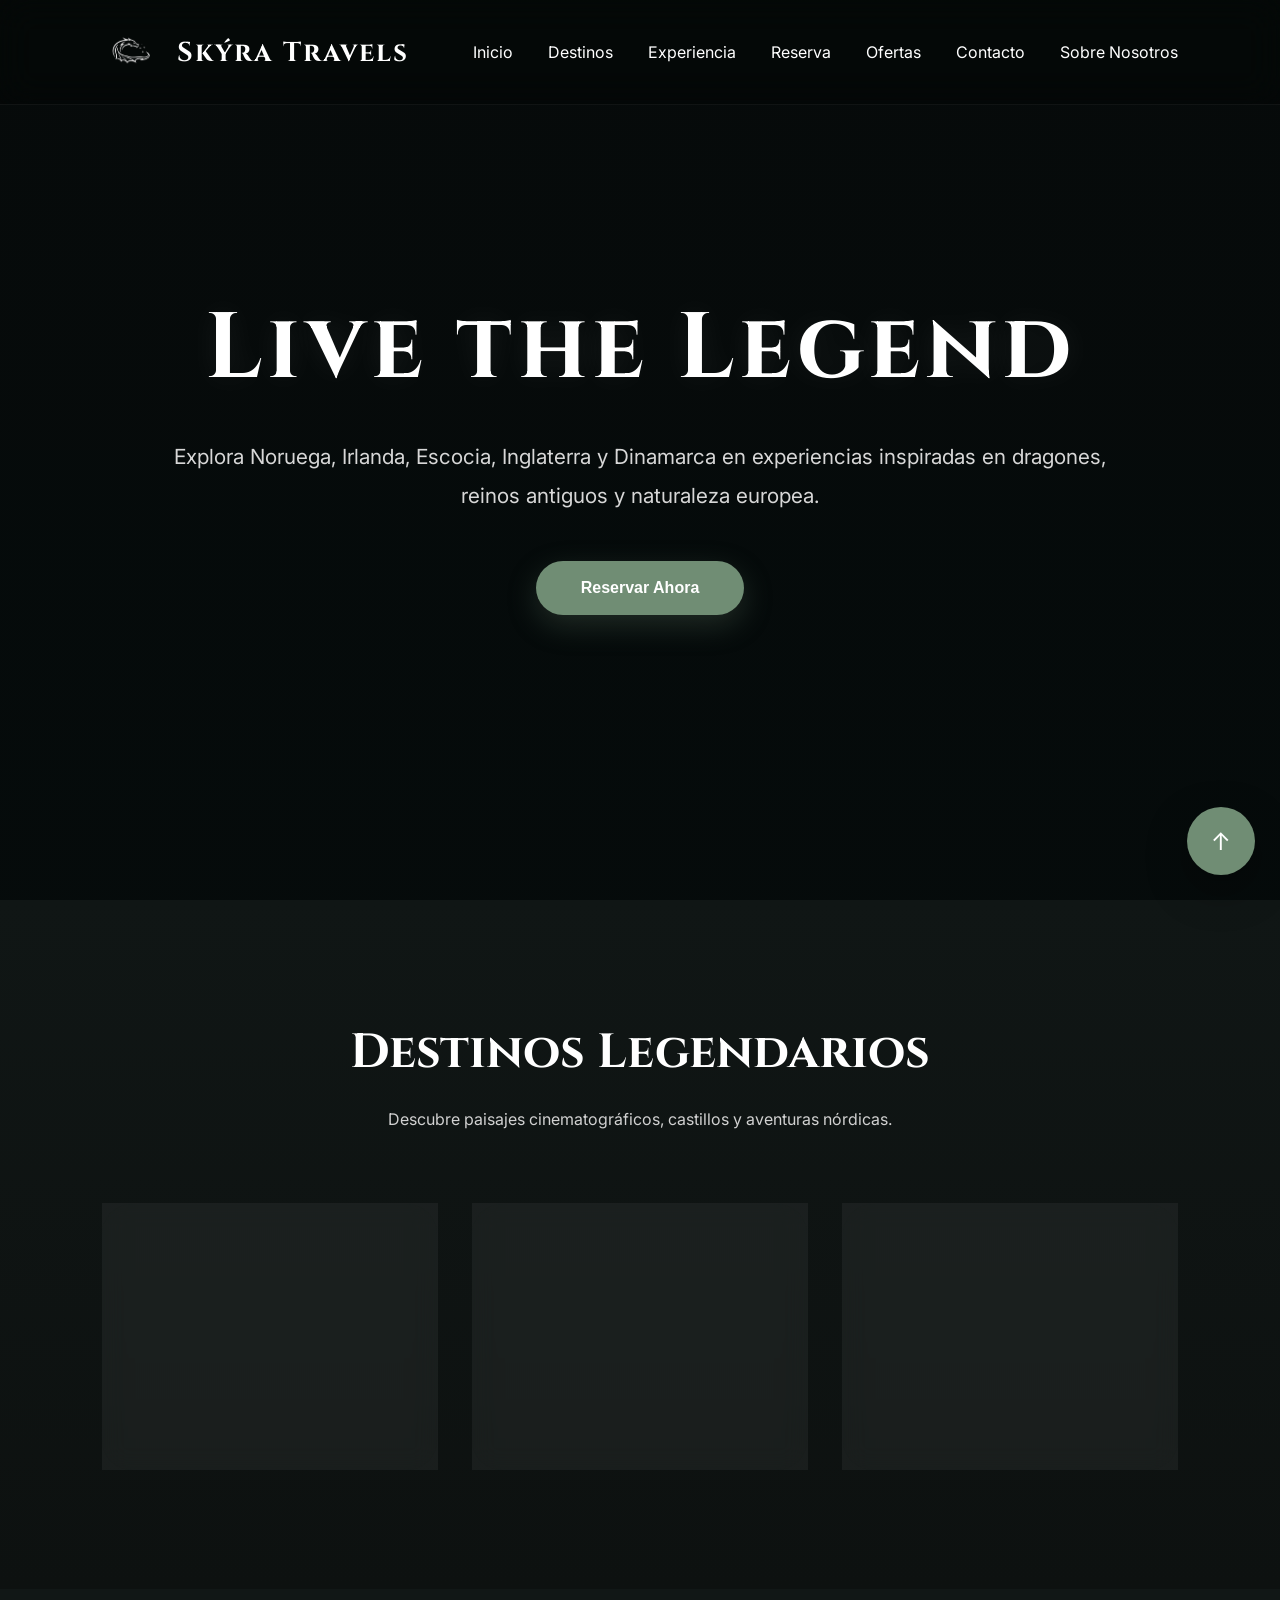
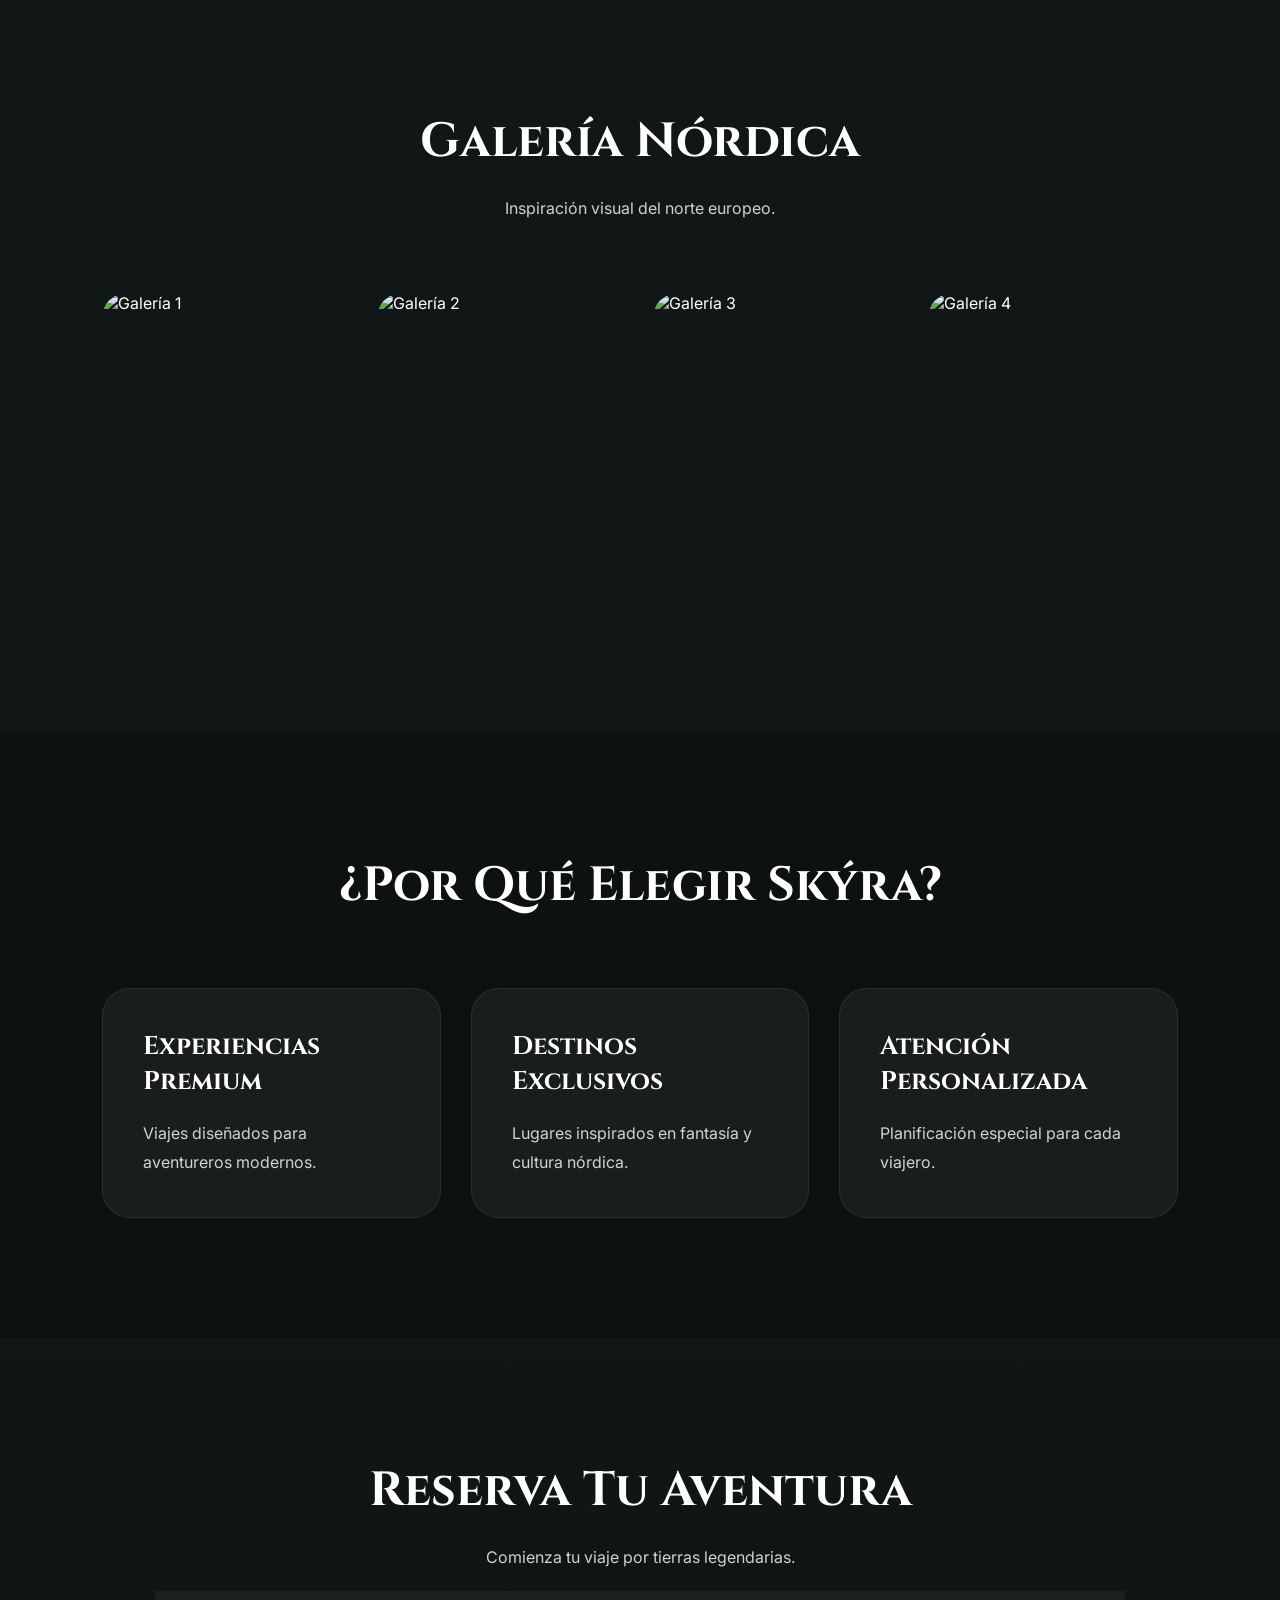
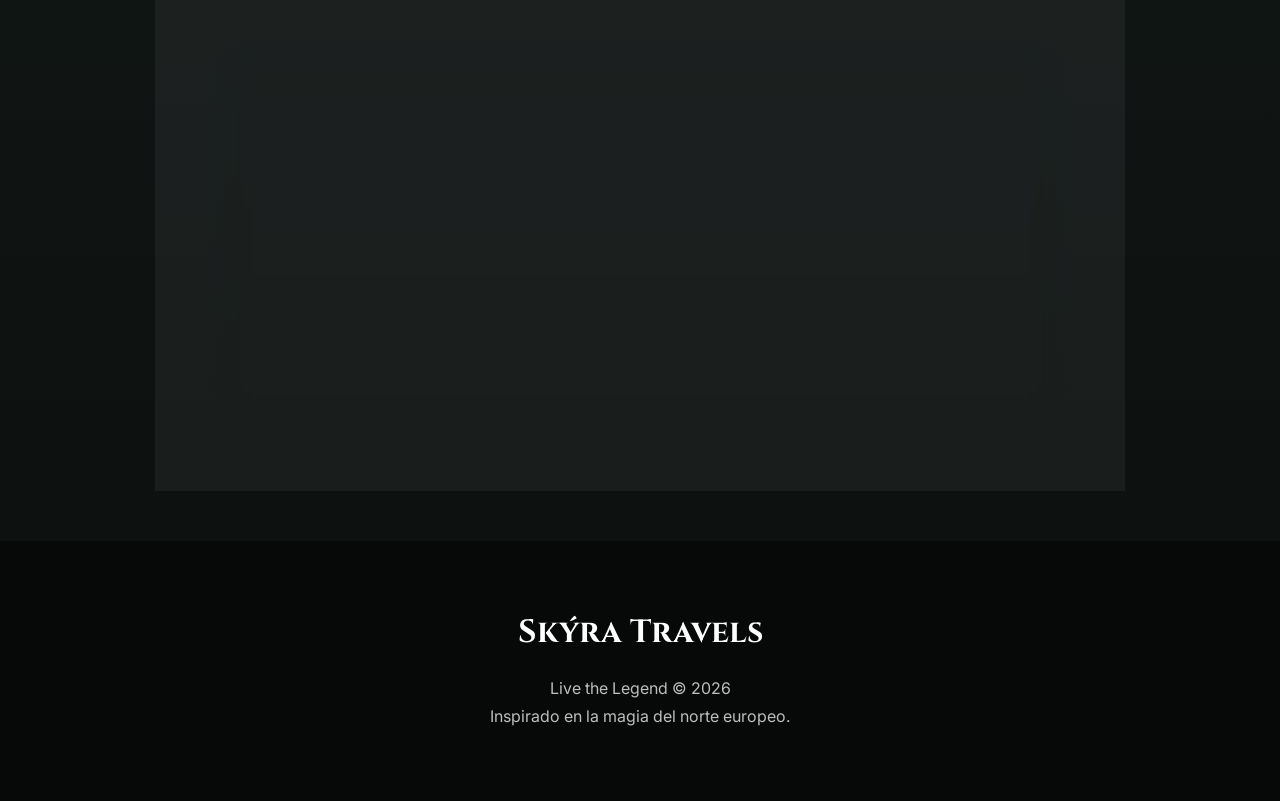
==== commit f9320527: "Update index.html" ====
--- a/index.html
+++ b/index.html
@@ -49,17 +49,23 @@
 
         </div>
 
-        <div class="menu" id="menu">
-
-            <a href="#inicio">Inicio</a>
-            <a href="#destinos">Destinos</a>
-            <a href="#galeria">Galería</a>
-            <a href="#beneficios">Experiencias</a>
-            <a href="#reserva">Reservas</a>
-            <a href="#footer">Contacto</a>
-
-        </div>
-
+      <div class="menu" id="menu">
+
+    <a href="#inicio">Inicio</a>
+
+    <a href="#destinos">Destinos</a>
+
+    <a href="#experiencia">Experiencia</a>
+
+    <a href="#reserva">Reserva</a>
+
+    <a href="#ofertas">Ofertas</a>
+
+    <a href="#contacto">Contacto</a>
+
+    <a href="#nosotros">Sobre Nosotros</a>
+
+</div>
     </nav>
 
     <!-- HERO -->
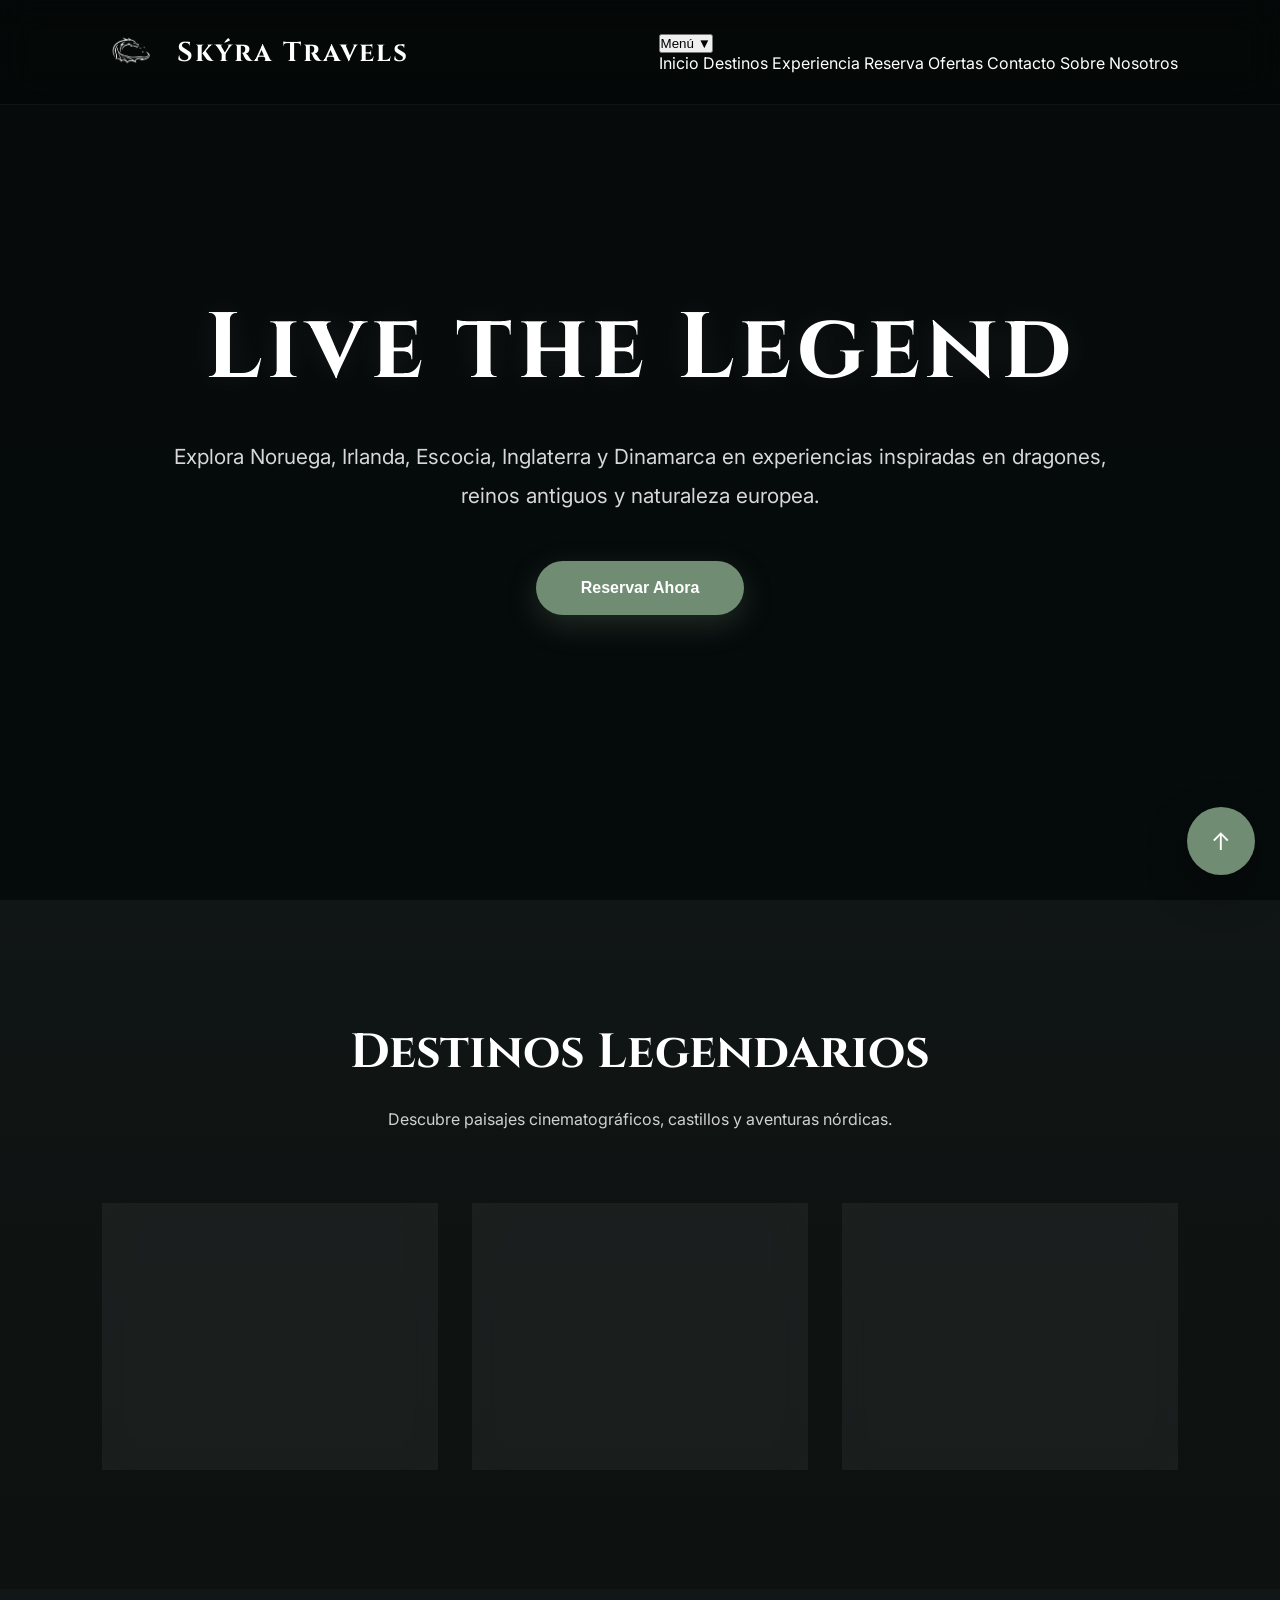
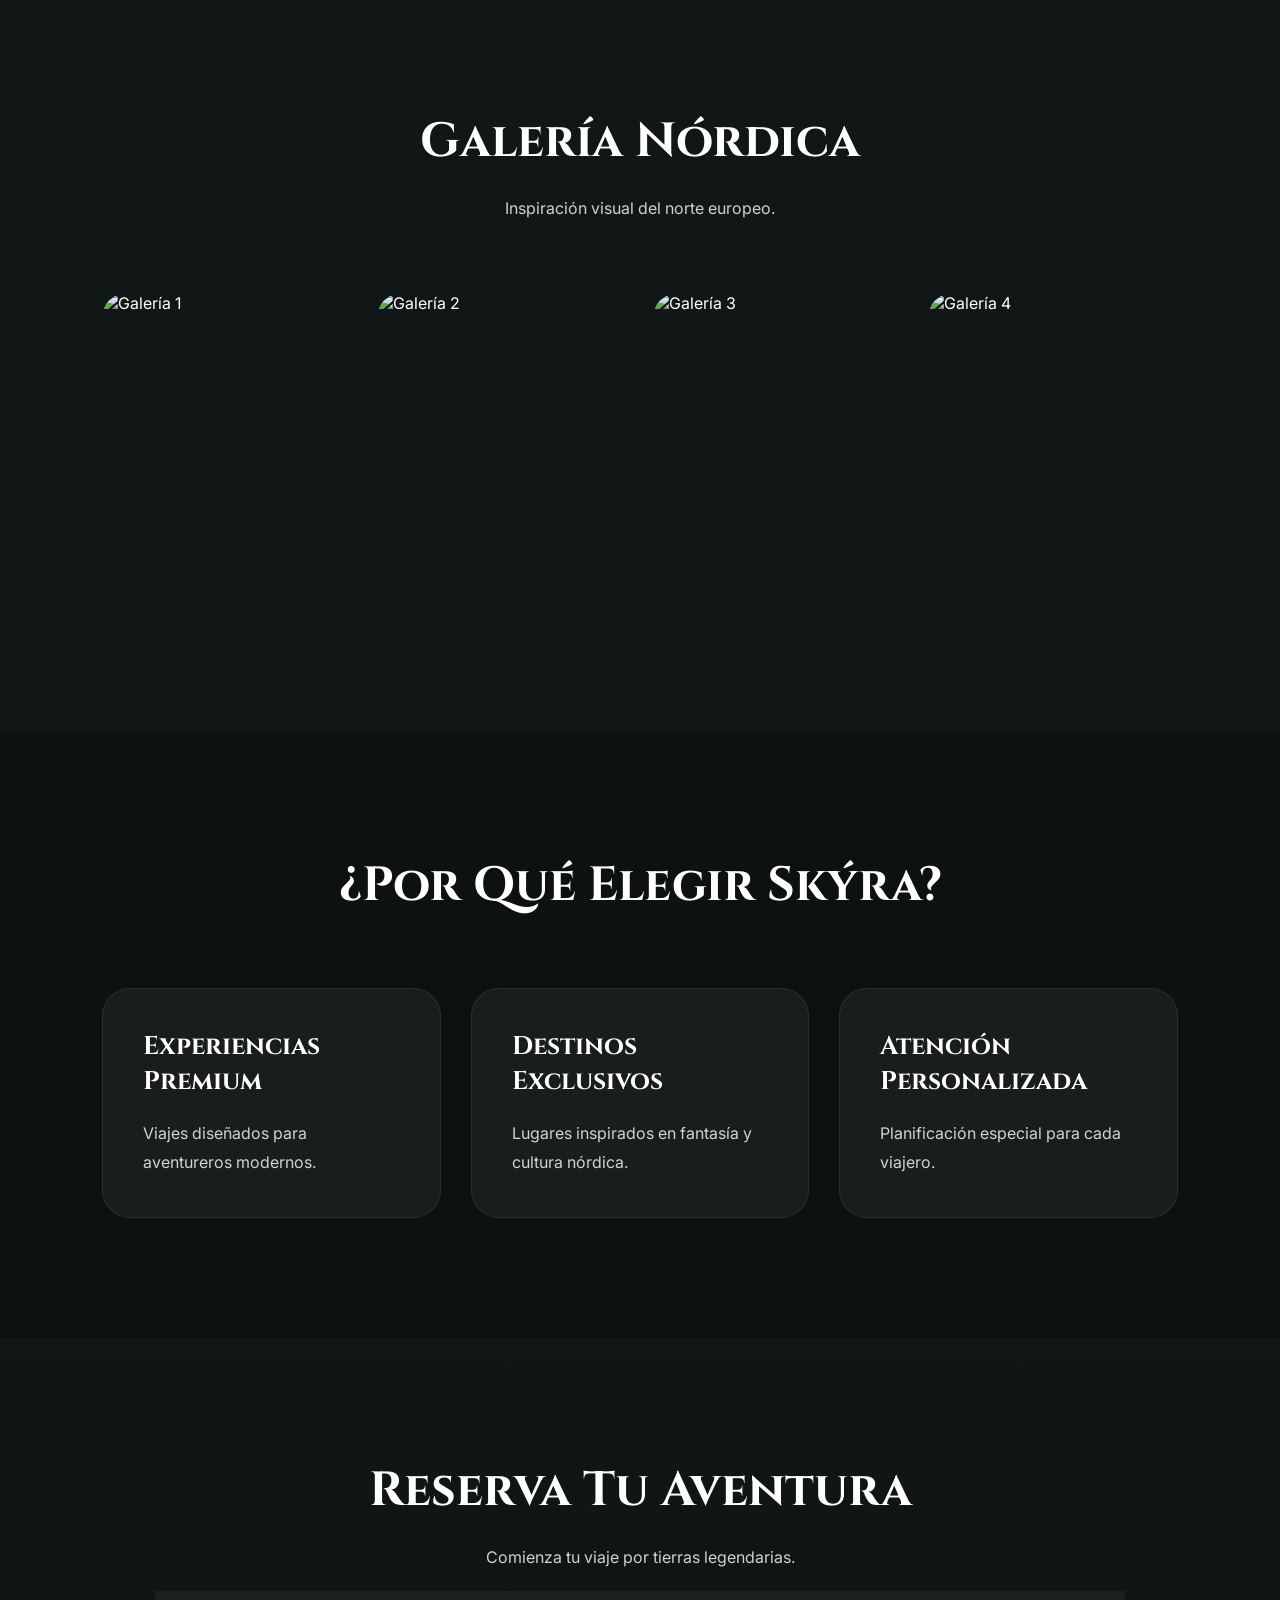
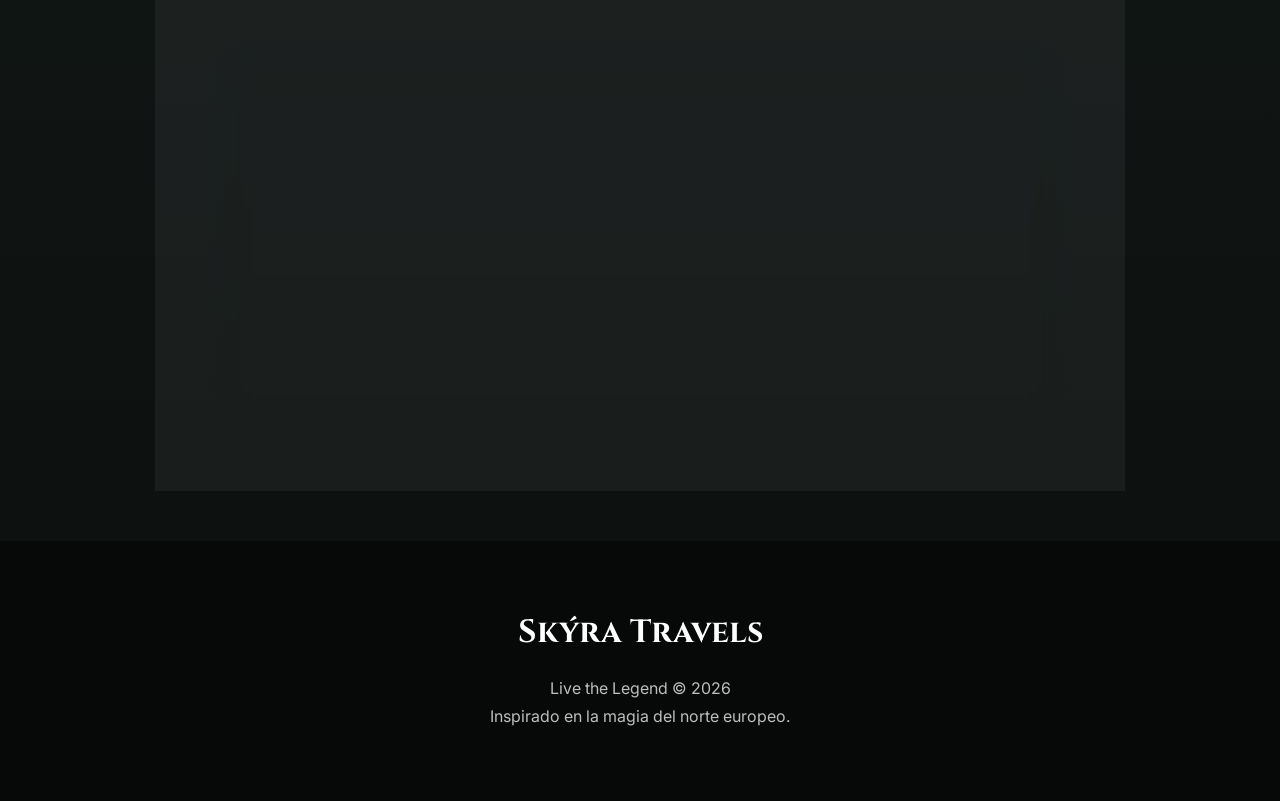
==== commit b78d2497: "Update index.html" ====
--- a/index.html
+++ b/index.html
@@ -51,21 +51,36 @@
 
       <div class="menu" id="menu">
 
-    <a href="#inicio">Inicio</a>
-
-    <a href="#destinos">Destinos</a>
-
-    <a href="#experiencia">Experiencia</a>
-
-    <a href="#reserva">Reserva</a>
-
-    <a href="#ofertas">Ofertas</a>
-
-    <a href="#contacto">Contacto</a>
-
-    <a href="#nosotros">Sobre Nosotros</a>
-
-</div>
+    <div class="dropdown">
+
+        <button class="dropdown-btn">
+
+            Menú ▼
+
+        </button>
+
+        <div class="dropdown-content">
+
+            <a href="#inicio">Inicio</a>
+
+            <a href="#destinos">Destinos</a>
+
+            <a href="#experiencia">Experiencia</a>
+
+            <a href="#reserva">Reserva</a>
+
+            <a href="#ofertas">Ofertas</a>
+
+            <a href="#contacto">Contacto</a>
+
+            <a href="#nosotros">Sobre Nosotros</a>
+
+        </div>
+
+    </div>
+
+</div> 
+    
     </nav>
 
     <!-- HERO -->
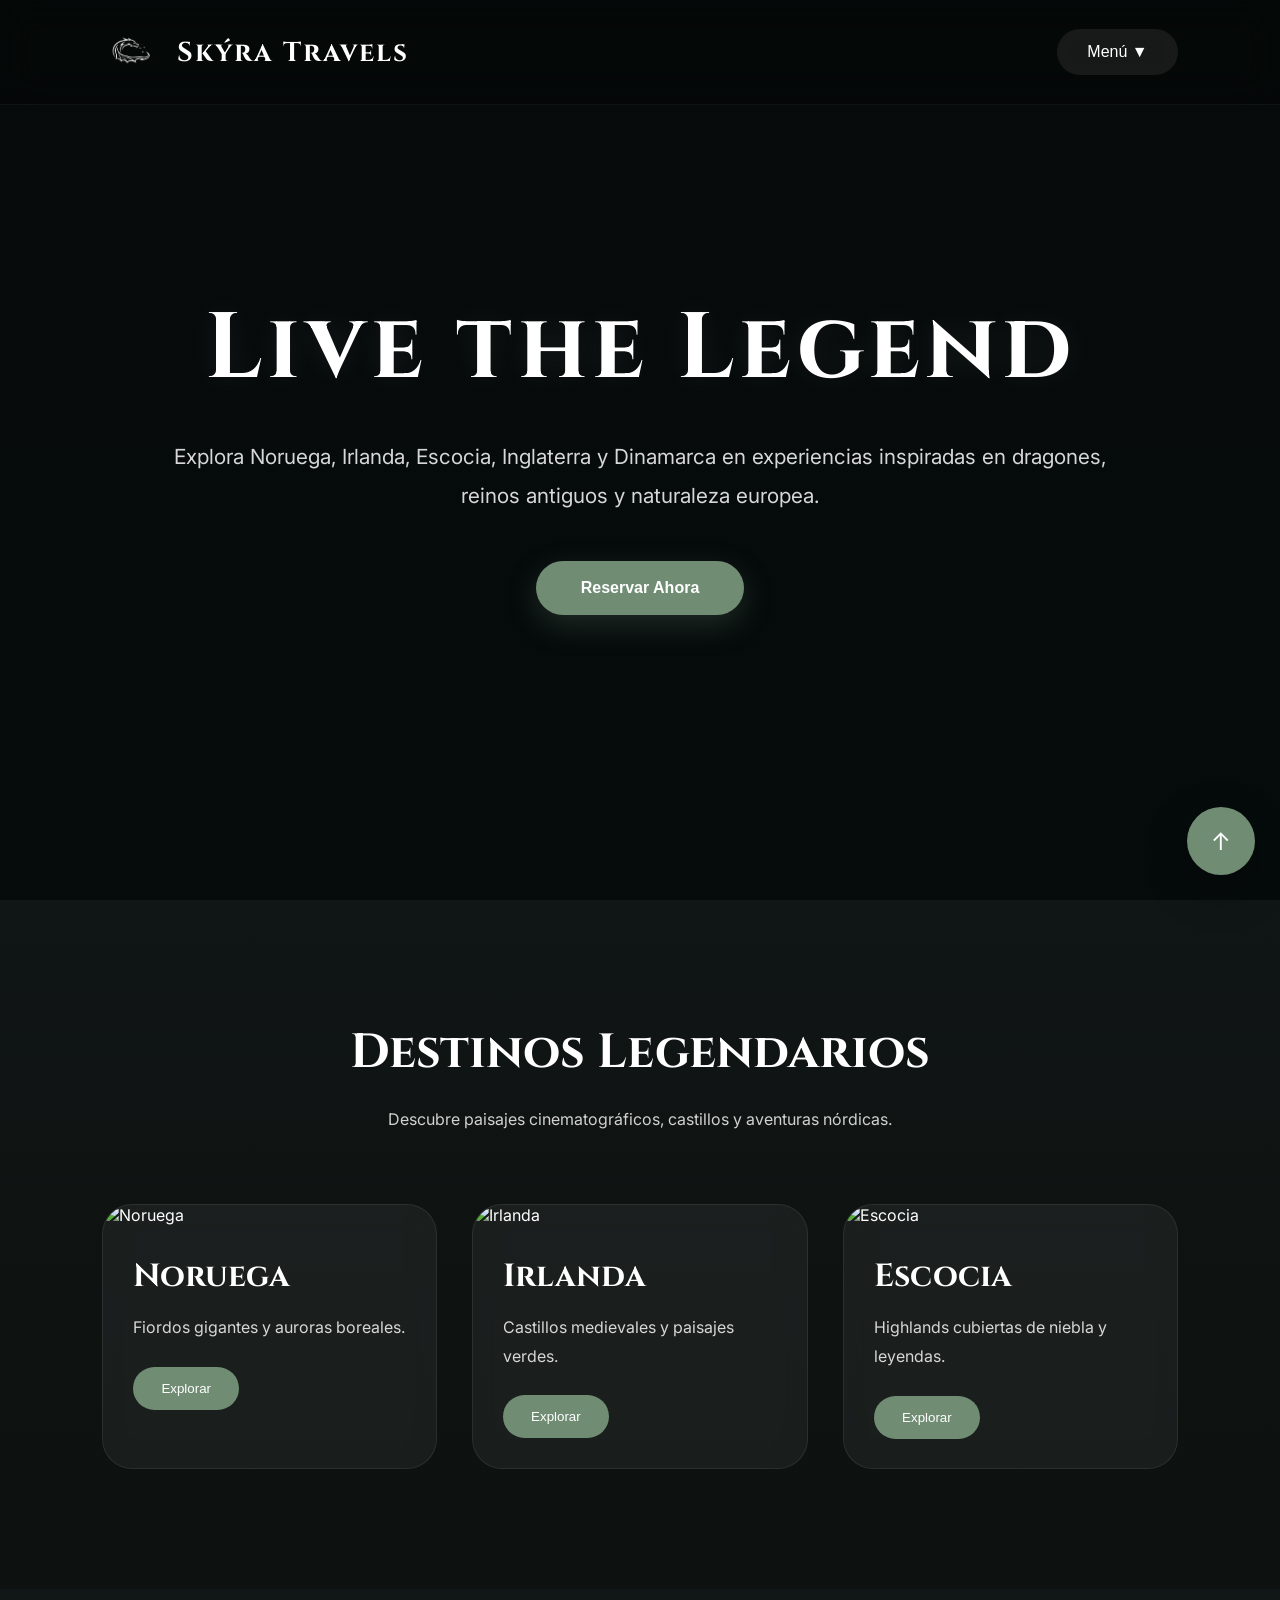
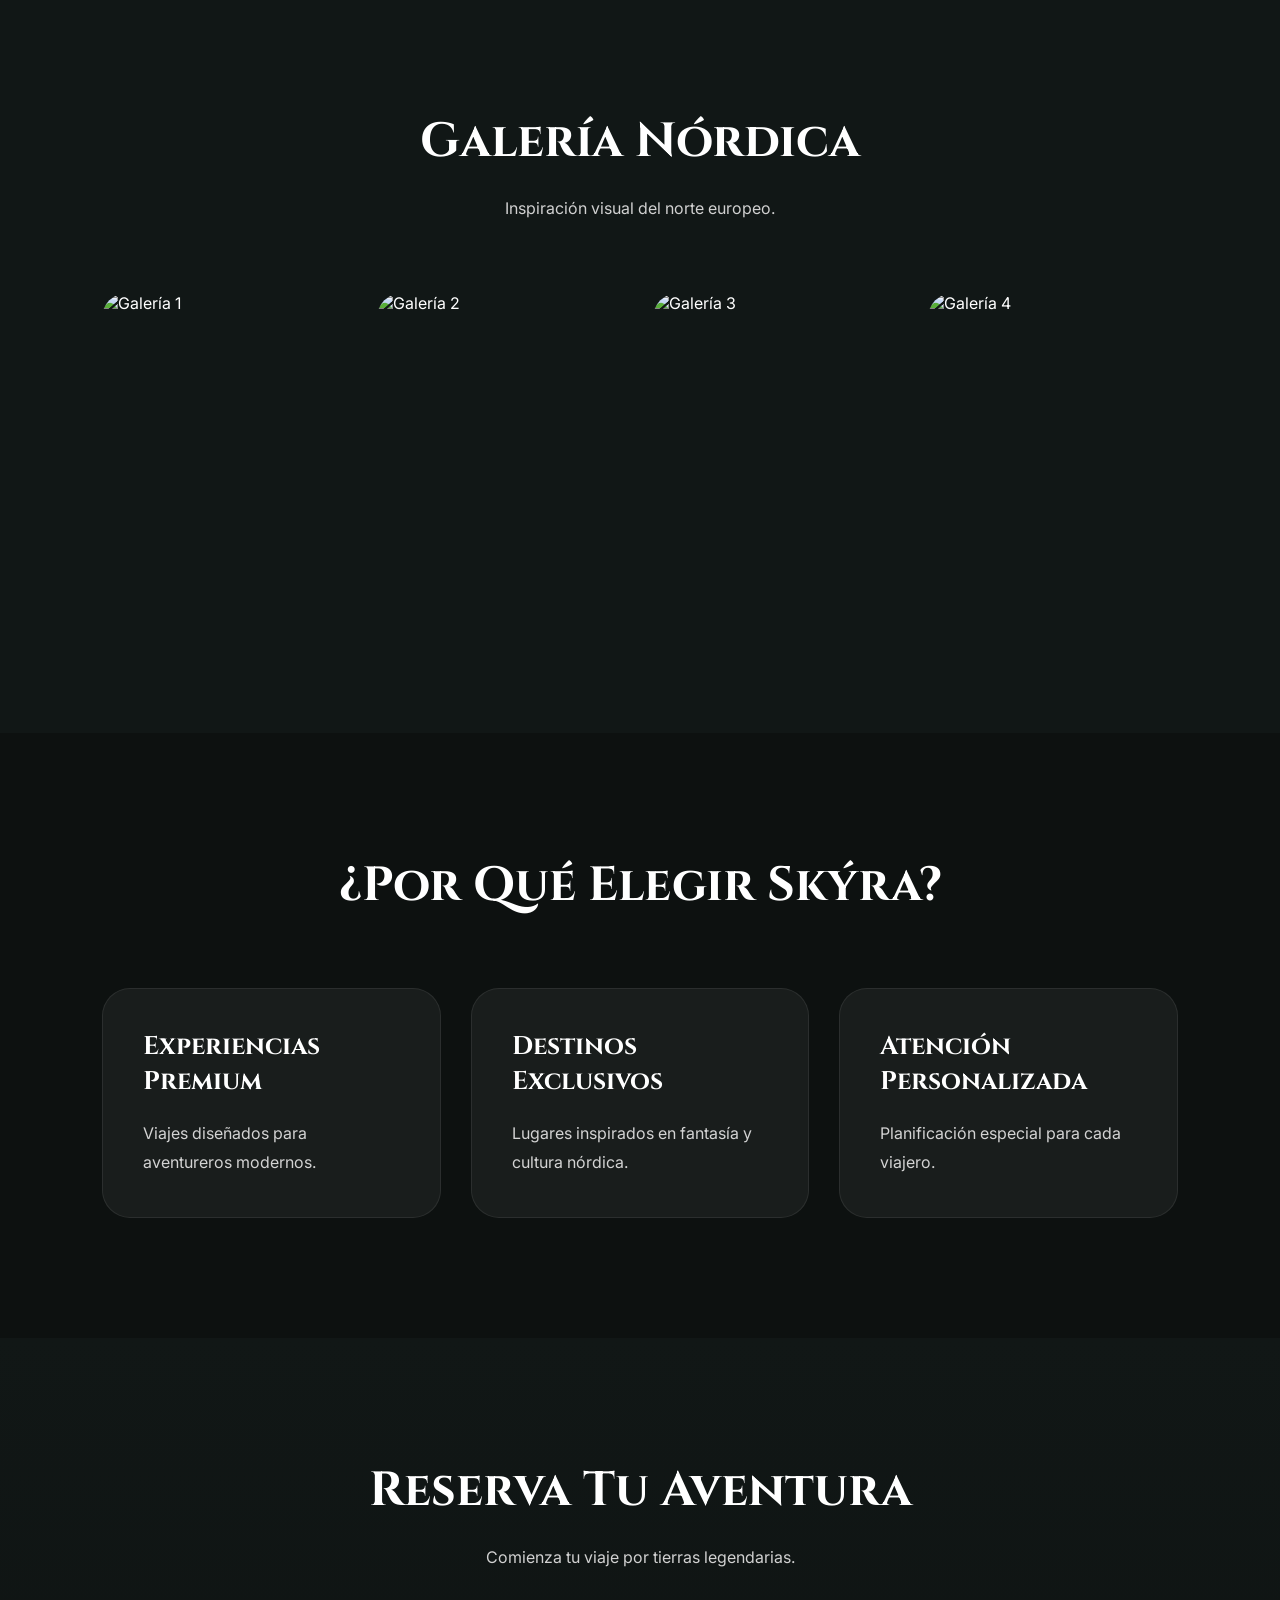
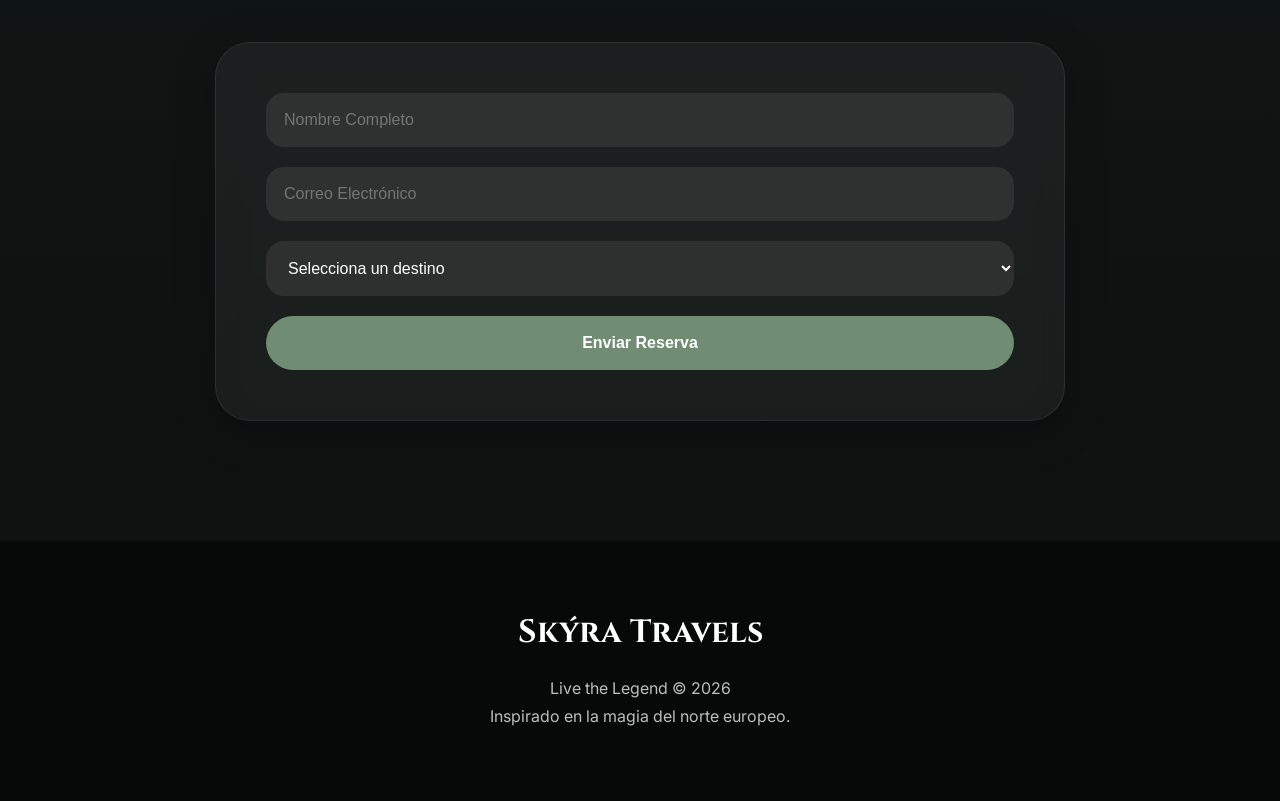
==== commit 2b1fb278: "Remove duplicate links from dropdown menu" ====
--- a/index.html
+++ b/index.html
@@ -62,18 +62,12 @@
         <div class="dropdown-content">
 
             <a href="#inicio">Inicio</a>
-
-            <a href="#destinos">Destinos</a>
-
-            <a href="#experiencia">Experiencia</a>
-
-            <a href="#reserva">Reserva</a>
-
-            <a href="#ofertas">Ofertas</a>
-
-            <a href="#contacto">Contacto</a>
-
-            <a href="#nosotros">Sobre Nosotros</a>
+            <a href="destinos.html">Destinos</a>
+            <a href="experiencias.html">Experiencias</a>
+            <a href="reserva.html">Reserva</a>
+            <a href="ofertas.html">Ofertas</a>
+            <a href="contacto.html">Contacto</a>
+            <a href="nosotros.html">Sobre Nosotros</a>
 
         </div>
 
--- a/style.css
+++ b/style.css
@@ -140,44 +140,99 @@
     font-size:1.7rem;
 }
 
+/* MENU */
+
 .menu{
 
     display:flex;
-    gap:35px;
-}
-
-.menu a{
+    align-items:center;
+}
+
+/* DROPDOWN */
+
+.dropdown{
+
+    position:relative;
+}
+
+.dropdown-btn{
+
+    padding:14px 30px;
+
+    border:none;
+
+    border-radius:40px;
+
+    background:rgba(255,255,255,.08);
+
+    color:white;
+
+    font-size:1rem;
+
+    cursor:pointer;
+
+    transition:.3s;
+
+    backdrop-filter:blur(10px);
+}
+
+.dropdown-btn:hover{
+
+    background:#708d74;
+}
+
+.dropdown-content{
+
+    position:absolute;
+
+    top:120%;
+    right:0;
+
+    min-width:240px;
+
+    background:rgba(10,15,14,.96);
+
+    border:1px solid rgba(255,255,255,.08);
+
+    border-radius:24px;
+
+    overflow:hidden;
+
+    display:none;
+
+    flex-direction:column;
+
+    backdrop-filter:blur(18px);
+
+    box-shadow:0 20px 40px rgba(0,0,0,.35);
+
+    z-index:99999;
+}
+
+.dropdown-content a{
+
+    padding:18px 22px;
+
+    color:white;
 
     text-decoration:none;
 
-    color:white;
-
-    position:relative;
-
     transition:.3s;
-}
-
-.menu a::after{
-
-    content:"";
-
-    position:absolute;
-
-    left:0;
-    bottom:-6px;
-
-    width:0%;
-    height:2px;
-
-    background:#8ca98f;
-
-    transition:.3s;
-}
-
-.menu a:hover::after{
-
-    width:100%;
-}
+
+    border-bottom:1px solid rgba(255,255,255,.05);
+}
+
+.dropdown-content a:hover{
+
+    background:#708d74;
+}
+
+.dropdown:hover .dropdown-content{
+
+    display:flex;
+}
+
+/* MOBILE BUTTON */
 
 .mobile-btn{
 
@@ -399,6 +454,7 @@
 .gallery{
 
     padding:120px 8%;
+
     background:#111716;
 }
 
@@ -650,34 +706,6 @@
 
 @media(max-width:900px){
 
-    .mobile-btn{
-
-        display:block;
-    }
-
-    .menu{
-
-        position:absolute;
-
-        top:100%;
-        left:0;
-
-        width:100%;
-
-        background:#101615;
-
-        flex-direction:column;
-
-        padding:25px;
-
-        display:none;
-    }
-
-    .menu.active{
-
-        display:flex;
-    }
-
     .hero h2{
 
         font-size:3.4rem;
@@ -693,4 +721,16 @@
         padding:30px;
     }
 
-}
+    .dropdown-btn{
+
+        padding:12px 24px;
+
+        font-size:.95rem;
+    }
+
+    .dropdown-content{
+
+        min-width:220px;
+    }
+
+}
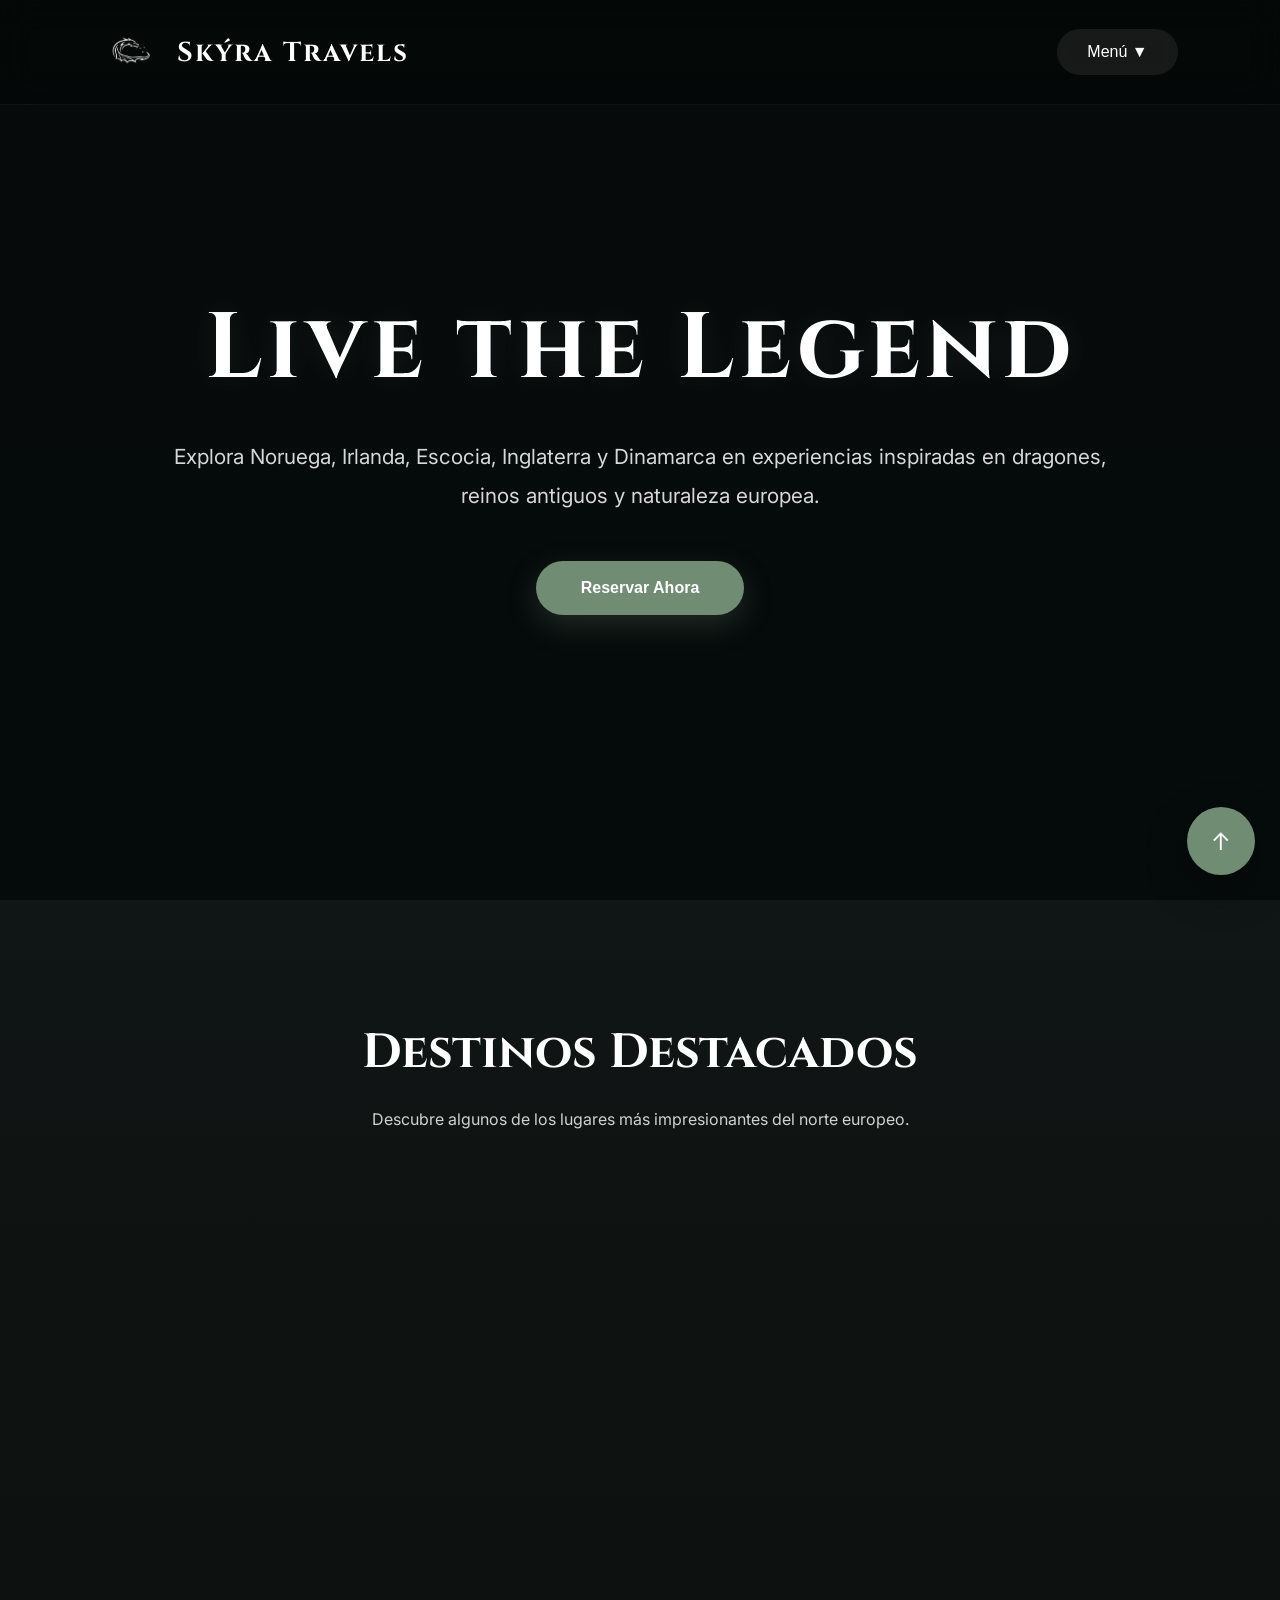
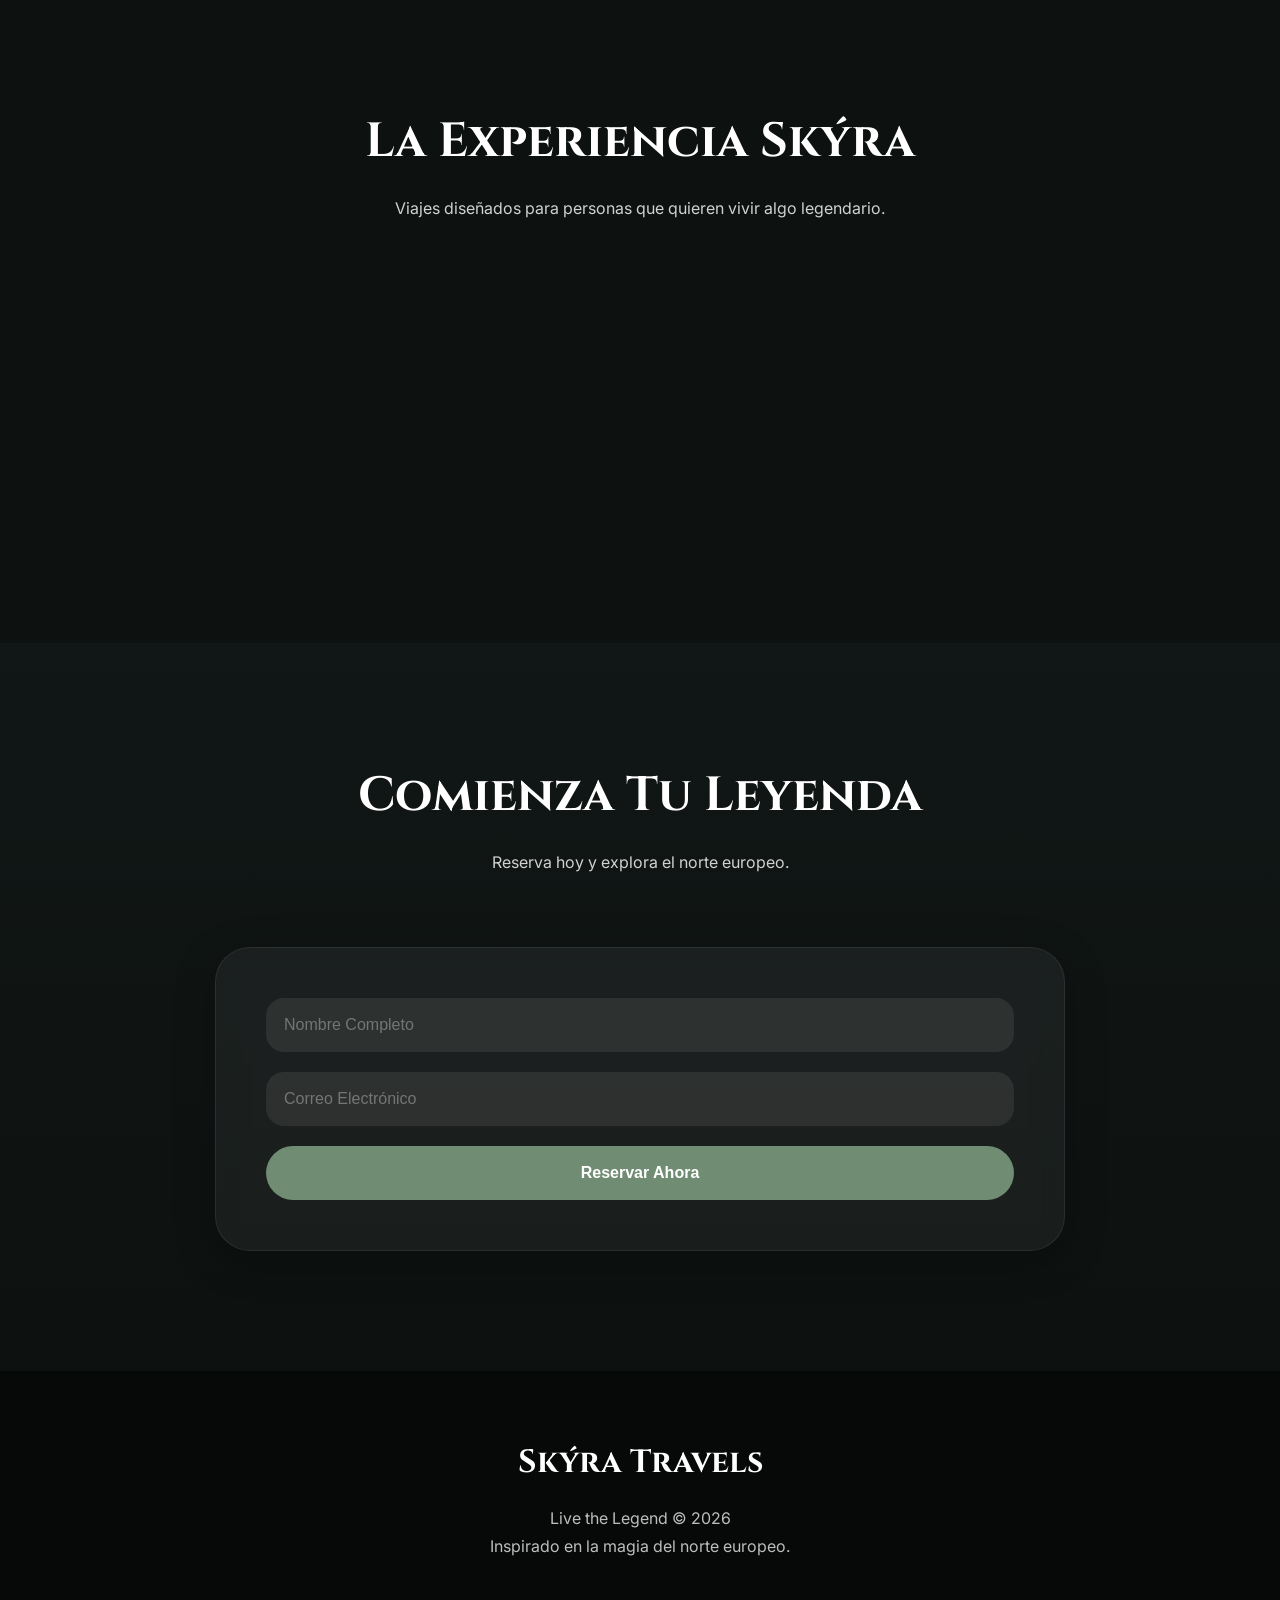
==== commit d9f30198: "Update index.html" ====
--- a/index.html
+++ b/index.html
@@ -43,38 +43,40 @@
 
         </div>
 
-        <div class="mobile-btn" id="mobileBtn">
-
-            ☰
-
-        </div>
-
-      <div class="menu" id="menu">
-
-    <div class="dropdown">
-
-        <button class="dropdown-btn">
-
-            Menú ▼
-
-        </button>
-
-        <div class="dropdown-content">
-
-            <a href="#inicio">Inicio</a>
-            <a href="destinos.html">Destinos</a>
-            <a href="experiencias.html">Experiencias</a>
-            <a href="reserva.html">Reserva</a>
-            <a href="ofertas.html">Ofertas</a>
-            <a href="contacto.html">Contacto</a>
-            <a href="nosotros.html">Sobre Nosotros</a>
-
-        </div>
-
-    </div>
-
-</div> 
-    
+        <!-- MENU DESPLEGABLE -->
+
+        <div class="menu">
+
+            <div class="dropdown">
+
+                <button class="dropdown-btn">
+
+                    Menú ▼
+
+                </button>
+
+                <div class="dropdown-content">
+
+                    <a href="#inicio">Inicio</a>
+
+                    <a href="destinos.html">Destinos</a>
+
+                    <a href="experiencias.html">Experiencias</a>
+
+                    <a href="reserva.html">Reserva</a>
+
+                    <a href="ofertas.html">Ofertas</a>
+
+                    <a href="contacto.html">Contacto</a>
+
+                    <a href="nosotros.html">Sobre Nosotros</a>
+
+                </div>
+
+            </div>
+
+        </div>
+
     </nav>
 
     <!-- HERO -->
@@ -104,18 +106,18 @@
 
     </section>
 
-    <!-- DESTINOS -->
-
-    <section class="destinations" id="destinos">
+    <!-- DESTACADOS -->
+
+    <section class="destinations">
 
         <div class="section-title">
 
-            <h3>Destinos Legendarios</h3>
+            <h3>Destinos Destacados</h3>
 
             <p>
 
-                Descubre paisajes cinematográficos,
-                castillos y aventuras nórdicas.
+                Descubre algunos de los lugares
+                más impresionantes del norte europeo.
 
             </p>
 
@@ -139,7 +141,11 @@
 
                     </p>
 
-                    <button>Explorar</button>
+                    <button>
+
+                        Explorar
+
+                    </button>
 
                 </div>
 
@@ -161,7 +167,11 @@
 
                     </p>
 
-                    <button>Explorar</button>
+                    <button>
+
+                        Explorar
+
+                    </button>
 
                 </div>
 
@@ -183,7 +193,11 @@
 
                     </p>
 
-                    <button>Explorar</button>
+                    <button>
+
+                        Explorar
+
+                    </button>
 
                 </div>
 
@@ -193,134 +207,101 @@
 
     </section>
 
-    <!-- GALERIA -->
-
-    <section class="gallery" id="galeria">
+    <!-- EXPERIENCIA DESTACADA -->
+
+    <section class="benefits">
 
         <div class="section-title">
 
-            <h3>Galería Nórdica</h3>
+            <h3>La Experiencia Skýra</h3>
 
             <p>
 
-                Inspiración visual del norte europeo.
+                Viajes diseñados para personas
+                que quieren vivir algo legendario.
 
             </p>
 
         </div>
 
-        <div class="gallery-grid">
-
-            <img src="galeria1.jpg" alt="Galería 1">
-
-            <img src="galeria2.jpg" alt="Galería 2">
-
-            <img src="galeria3.jpg" alt="Galería 3">
-
-            <img src="galeria4.jpg" alt="Galería 4">
+        <div class="benefit-grid">
+
+            <div class="benefit reveal">
+
+                <h4>Experiencias Premium</h4>
+
+                <p>
+
+                    Aventuras cuidadosamente diseñadas.
+
+                </p>
+
+            </div>
+
+            <div class="benefit reveal">
+
+                <h4>Destinos Cinematográficos</h4>
+
+                <p>
+
+                    Inspirados en Game of Thrones
+                    y leyendas nórdicas.
+
+                </p>
+
+            </div>
+
+            <div class="benefit reveal">
+
+                <h4>Atención Personalizada</h4>
+
+                <p>
+
+                    Cada viaje es único para cada viajero.
+
+                </p>
+
+            </div>
 
         </div>
 
     </section>
 
-    <!-- BENEFITS -->
-
-    <section class="benefits" id="beneficios">
+    <!-- CTA -->
+
+    <section class="reservation" id="reserva">
 
         <div class="section-title">
 
-            <h3>¿Por Qué Elegir Skýra?</h3>
-
-        </div>
-
-        <div class="benefit-grid">
-
-            <div class="benefit reveal">
-
-                <h4>Experiencias Premium</h4>
-
-                <p>
-
-                    Viajes diseñados para aventureros modernos.
-
-                </p>
-
-            </div>
-
-            <div class="benefit reveal">
-
-                <h4>Destinos Exclusivos</h4>
-
-                <p>
-
-                    Lugares inspirados en fantasía y cultura nórdica.
-
-                </p>
-
-            </div>
-
-            <div class="benefit reveal">
-
-                <h4>Atención Personalizada</h4>
-
-                <p>
-
-                    Planificación especial para cada viajero.
-
-                </p>
-
-            </div>
+            <h3>Comienza Tu Leyenda</h3>
+
+            <p>
+
+                Reserva hoy y explora el norte europeo.
+
+            </p>
+
+        </div>
+
+        <div class="reservation-box">
+
+            <input type="text" placeholder="Nombre Completo">
+
+            <input type="email" placeholder="Correo Electrónico">
+
+            <button>
+
+                Reservar Ahora
+
+            </button>
 
         </div>
 
     </section>
 
-    <!-- RESERVAS -->
-
-    <section class="reservation" id="reserva">
-
-        <div class="section-title">
-
-            <h3>Reserva Tu Aventura</h3>
-
-            <p>
-
-                Comienza tu viaje por tierras legendarias.
-
-            </p>
-
-        </div>
-
-        <div class="reservation-box">
-
-            <input type="text" placeholder="Nombre Completo">
-
-            <input type="email" placeholder="Correo Electrónico">
-
-            <select>
-
-                <option>Selecciona un destino</option>
-                <option>Noruega</option>
-                <option>Irlanda</option>
-                <option>Escocia</option>
-                <option>Inglaterra</option>
-                <option>Dinamarca</option>
-
-            </select>
-
-            <button>
-
-                Enviar Reserva
-
-            </button>
-
-        </div>
-
-    </section>
-
     <!-- FOOTER -->
 
-    <footer id="footer">
+    <footer>
 
         <h3>Skýra Travels</h3>
 
